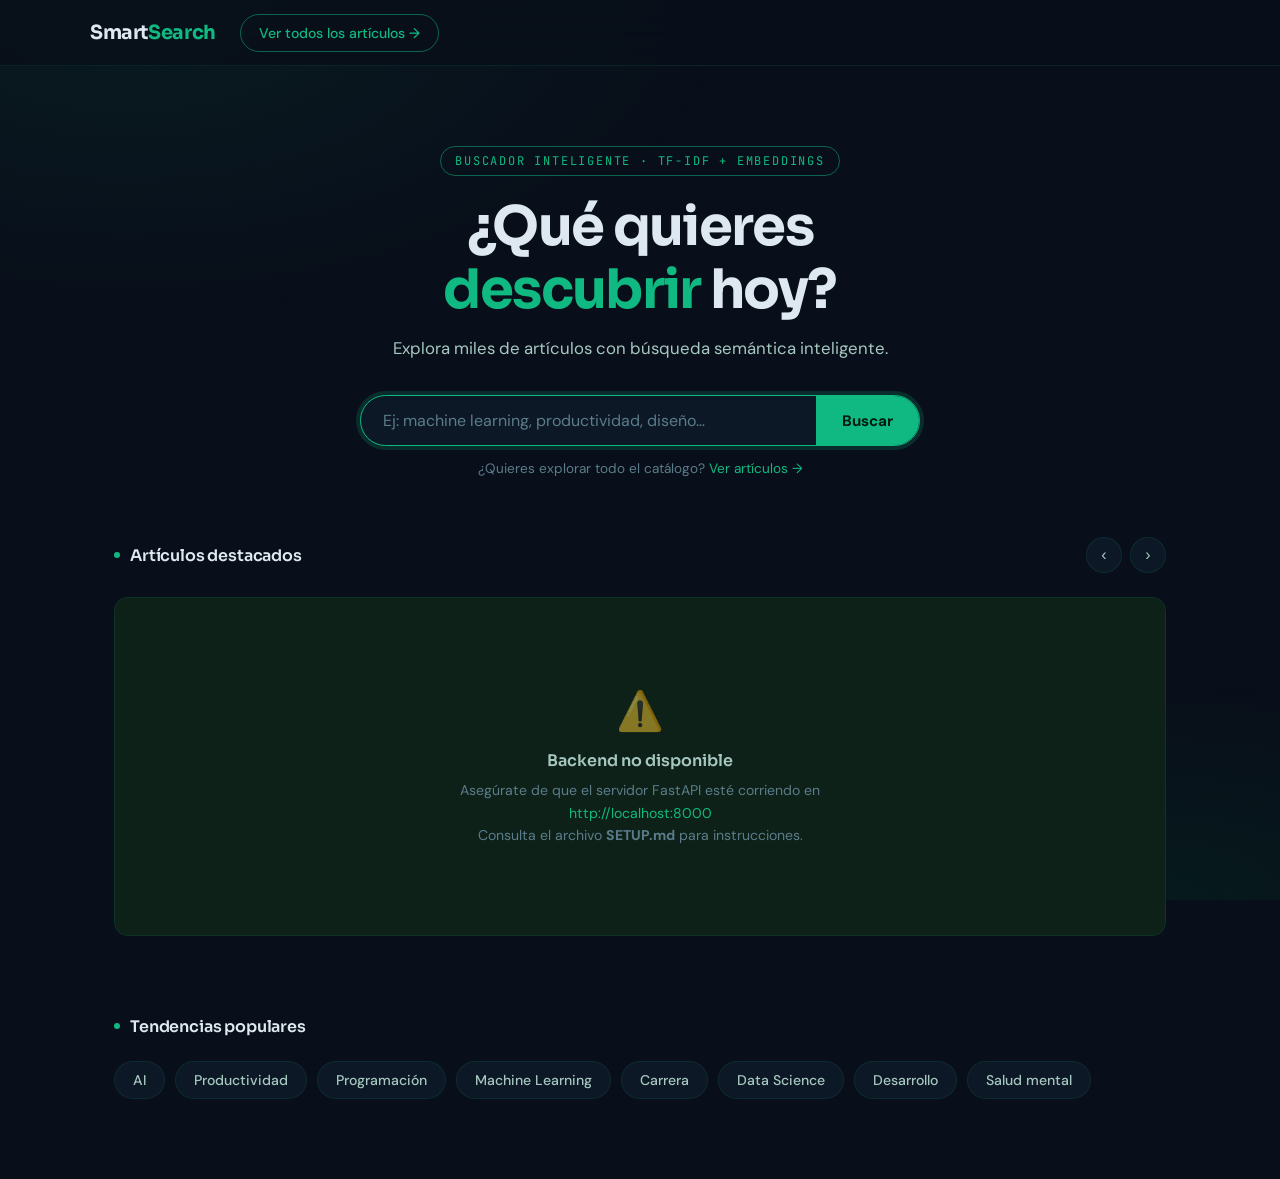
==== frontend/index.html @ 6879a736 "Add files via upload" ====
<!DOCTYPE html>
<html lang="es">
<head>
  <meta charset="UTF-8">
  <meta name="viewport" content="width=device-width, initial-scale=1.0">
  <title>Smart Search — Descubre artículos</title>
  <link rel="stylesheet" href="styles.css">
</head>
<body>

  <!-- ════════════ HEADER ════════════ -->
  <header class="main-header">
    <div class="header-inner">
      <a href="index.html" class="logo">Smart<span>Search</span></a>
      <a href="articles.html" class="header-nav-btn">Ver todos los artículos →</a>
    </div>
  </header>

  <!-- ════════════ HERO ════════════ -->
  <section class="hero">
    <span class="hero-eyebrow">Buscador inteligente · TF-IDF + Embeddings</span>
    <h1>¿Qué quieres<br><span>descubrir</span> hoy?</h1>
    <p class="hero-sub">Explora miles de artículos con búsqueda semántica inteligente.</p>

    <div class="hero-search">
      <input id="heroSearch"
             type="text"
             placeholder="Ej: machine learning, productividad, diseño…"
             autofocus>
      <button onclick="heroSearch()">Buscar</button>
    </div>

    <p class="hero-link">
      ¿Quieres explorar todo el catálogo? <a href="articles.html">Ver artículos →</a>
    </p>
  </section>

  <!-- ════════════ SLIDER ════════════ -->
  <section class="slider-section">
    <div class="section-header">
      <h2 class="section-title">
        <span></span>Artículos destacados
      </h2>
      <div class="slider-controls">
        <button class="slider-btn" onclick="sliderPrev()" title="Anterior">‹</button>
        <button class="slider-btn" onclick="sliderNext()" title="Siguiente">›</button>
      </div>
    </div>

    <div class="slider-viewport">
      <div class="slider-track" id="slider-track">
        <!-- Cargado por JS -->
      </div>
    </div>

    <div class="slider-dots" id="slider-dots"></div>
  </section>

  <!-- ════════════ TRENDING ════════════ -->
  <section class="trending-section">
    <div class="section-header">
      <h2 class="section-title">
        <span></span>Tendencias populares
      </h2>
    </div>
    <div class="trending-tags">
      <a class="trend-tag" onclick="goTag('artificial intelligence')">AI</a>
      <a class="trend-tag" onclick="goTag('productivity')">Productividad</a>
      <a class="trend-tag" onclick="goTag('programming')">Programación</a>
      <a class="trend-tag" onclick="goTag('machine learning')">Machine Learning</a>
      <a class="trend-tag" onclick="goTag('career')">Carrera</a>
      <a class="trend-tag" onclick="goTag('data science')">Data Science</a>
      <a class="trend-tag" onclick="goTag('software development')">Desarrollo</a>
      <a class="trend-tag" onclick="goTag('mental health')">Salud mental</a>
    </div>
  </section>

  <script src="app.js"></script>
</body>
</html>
---- frontend/styles.css ----
/* ============================================================
   SMART SEARCH — Global Styles
   ============================================================ */
@import url('https://fonts.googleapis.com/css2?family=Sora:wght@300;400;600;700&family=DM+Sans:wght@400;500;600&family=JetBrains+Mono:wght@400;500&display=swap');

:root {
  --bg:              #090f1a;
  --bg-surface:      #0c1825;
  --bg-card:         #0d2118;
  --bg-card-hover:   #0f2b1f;
  --bg-card-sel:     #0c3322;
  --bg-similar:      #081e12;
  --accent:          #10b981;
  --accent-hover:    #059669;
  --accent-glow:     rgba(16,185,129,0.18);
  --accent-glow-lg:  rgba(16,185,129,0.08);
  --tag-bg:          #042d18;
  --tag-text:        #6ee7b7;
  --text:            #dde8f0;
  --text-muted:      #5b7c8a;
  --text-soft:       #a7c8c0;
  --border:          rgba(16,185,129,0.12);
  --border-sel:      rgba(16,185,129,0.5);
  --radius:          14px;
  --radius-sm:       8px;
  --tr:              0.22s ease;
}

*, *::before, *::after { box-sizing: border-box; margin: 0; padding: 0; }

html { scroll-behavior: smooth; }

body {
  font-family: 'DM Sans', sans-serif;
  background: var(--bg);
  color: var(--text);
  min-height: 100vh;
  -webkit-font-smoothing: antialiased;
}

/* ---- Background mesh ---- */
body::before {
  content: '';
  position: fixed;
  inset: 0;
  background:
    radial-gradient(ellipse 80% 60% at 10% 0%, rgba(16,185,129,0.07) 0%, transparent 60%),
    radial-gradient(ellipse 60% 40% at 90% 100%, rgba(2,44,34,0.4) 0%, transparent 60%);
  pointer-events: none;
  z-index: 0;
}

/* ============================================================
   SHARED — HEADER
   ============================================================ */
.main-header {
  position: sticky;
  top: 0;
  z-index: 100;
  background: rgba(9,15,26,0.88);
  backdrop-filter: blur(18px);
  border-bottom: 1px solid var(--border);
  padding: 0 32px;
  height: 66px;
  display: flex;
  align-items: center;
}

.header-inner {
  width: 100%;
  max-width: 1100px;
  margin: 0 auto;
  display: flex;
  align-items: center;
  gap: 24px;
}

.logo {
  font-family: 'Sora', sans-serif;
  font-size: 1.22rem;
  font-weight: 700;
  color: var(--text);
  text-decoration: none;
  white-space: nowrap;
  letter-spacing: -0.02em;
}
.logo span { color: var(--accent); }

.search-wrap {
  flex: 1;
  display: flex;
  align-items: center;
  background: var(--bg-surface);
  border: 1px solid var(--border);
  border-radius: 50px;
  overflow: hidden;
  transition: border-color var(--tr), box-shadow var(--tr);
}
.search-wrap:focus-within {
  border-color: var(--accent);
  box-shadow: 0 0 0 3px var(--accent-glow);
}

.search-wrap svg {
  margin-left: 16px;
  flex-shrink: 0;
  opacity: 0.45;
}

.search-wrap input {
  flex: 1;
  padding: 11px 14px;
  background: transparent;
  border: none;
  outline: none;
  color: var(--text);
  font-family: 'DM Sans', sans-serif;
  font-size: 0.95rem;
}
.search-wrap input::placeholder { color: var(--text-muted); }

.search-wrap button {
  padding: 11px 22px;
  background: var(--accent);
  border: none;
  color: #021a10;
  font-family: 'DM Sans', sans-serif;
  font-weight: 600;
  font-size: 0.9rem;
  cursor: pointer;
  transition: background var(--tr);
  white-space: nowrap;
}
.search-wrap button:hover { background: var(--accent-hover); }

.header-nav-btn {
  padding: 9px 18px;
  background: transparent;
  border: 1px solid var(--border-sel);
  border-radius: 50px;
  color: var(--accent);
  font-family: 'DM Sans', sans-serif;
  font-size: 0.88rem;
  font-weight: 500;
  cursor: pointer;
  text-decoration: none;
  transition: all var(--tr);
  white-space: nowrap;
}
.header-nav-btn:hover {
  background: var(--accent-glow);
}

/* ============================================================
   HOME PAGE — Hero
   ============================================================ */
.hero {
  position: relative;
  z-index: 1;
  text-align: center;
  padding: 80px 24px 60px;
}

.hero-eyebrow {
  display: inline-block;
  font-family: 'JetBrains Mono', monospace;
  font-size: 0.75rem;
  color: var(--accent);
  letter-spacing: 0.15em;
  text-transform: uppercase;
  margin-bottom: 20px;
  padding: 6px 14px;
  border: 1px solid var(--border-sel);
  border-radius: 50px;
}

.hero h1 {
  font-family: 'Sora', sans-serif;
  font-size: clamp(2.2rem, 5vw, 3.4rem);
  font-weight: 700;
  line-height: 1.15;
  letter-spacing: -0.03em;
  margin-bottom: 16px;
}
.hero h1 span { color: var(--accent); }

.hero-sub {
  font-size: 1.05rem;
  color: var(--text-soft);
  margin-bottom: 36px;
}

.hero-search {
  display: flex;
  max-width: 560px;
  margin: 0 auto 14px;
  background: var(--bg-surface);
  border: 1px solid var(--border);
  border-radius: 50px;
  overflow: hidden;
  transition: border-color var(--tr), box-shadow var(--tr);
}
.hero-search:focus-within {
  border-color: var(--accent);
  box-shadow: 0 0 0 4px var(--accent-glow);
}
.hero-search input {
  flex: 1;
  padding: 14px 22px;
  background: transparent;
  border: none;
  outline: none;
  color: var(--text);
  font-family: 'DM Sans', sans-serif;
  font-size: 1rem;
}
.hero-search input::placeholder { color: var(--text-muted); }
.hero-search button {
  padding: 14px 26px;
  background: var(--accent);
  border: none;
  color: #021a10;
  font-family: 'DM Sans', sans-serif;
  font-weight: 700;
  font-size: 0.95rem;
  cursor: pointer;
  transition: background var(--tr);
}
.hero-search button:hover { background: var(--accent-hover); }

.hero-link {
  font-size: 0.85rem;
  color: var(--text-muted);
}
.hero-link a { color: var(--accent); text-decoration: none; }
.hero-link a:hover { text-decoration: underline; }

/* ============================================================
   HOME PAGE — Slider
   ============================================================ */
.slider-section {
  position: relative;
  z-index: 1;
  padding: 0 24px 60px;
  max-width: 1100px;
  margin: 0 auto;
}

.section-header {
  display: flex;
  align-items: center;
  justify-content: space-between;
  margin-bottom: 24px;
}

.section-title {
  font-family: 'Sora', sans-serif;
  font-size: 1rem;
  font-weight: 600;
  color: var(--text);
  letter-spacing: -0.01em;
}
.section-title span {
  display: inline-block;
  width: 6px; height: 6px;
  background: var(--accent);
  border-radius: 50%;
  margin-right: 10px;
  vertical-align: middle;
  position: relative;
  top: -1px;
}

.slider-controls {
  display: flex;
  align-items: center;
  gap: 8px;
}
.slider-btn {
  width: 36px; height: 36px;
  border-radius: 50%;
  border: 1px solid var(--border);
  background: var(--bg-surface);
  color: var(--text-soft);
  cursor: pointer;
  display: flex;
  align-items: center;
  justify-content: center;
  transition: all var(--tr);
  font-size: 1rem;
}
.slider-btn:hover {
  border-color: var(--accent);
  color: var(--accent);
  background: var(--accent-glow);
}

.slider-viewport {
  overflow: hidden;
  border-radius: var(--radius);
}

.slider-track {
  display: flex;
  gap: 16px;
  transition: transform 0.45s cubic-bezier(0.4,0,0.2,1);
}

.slider-card {
  flex: 0 0 calc(33.333% - 11px);
  min-width: 0;
  background: var(--bg-card);
  border: 1px solid var(--border);
  border-radius: var(--radius);
  padding: 22px;
  cursor: pointer;
  transition: all var(--tr);
  position: relative;
  overflow: hidden;
}
.slider-card::after {
  content: '';
  position: absolute;
  inset: 0;
  background: var(--accent-glow-lg);
  opacity: 0;
  transition: opacity var(--tr);
}
.slider-card:hover {
  border-color: var(--border-sel);
  transform: translateY(-3px);
  box-shadow: 0 12px 32px rgba(0,0,0,0.35);
}
.slider-card:hover::after { opacity: 1; }

.slider-card-tag {
  font-family: 'JetBrains Mono', monospace;
  font-size: 0.68rem;
  text-transform: uppercase;
  letter-spacing: 0.08em;
  color: var(--accent);
  background: var(--tag-bg);
  border: 1px solid rgba(16,185,129,0.2);
  padding: 3px 10px;
  border-radius: 50px;
  display: inline-block;
  margin-bottom: 14px;
}

.slider-card-title {
  font-family: 'Sora', sans-serif;
  font-size: 0.97rem;
  font-weight: 600;
  line-height: 1.45;
  color: var(--text);
  display: -webkit-box;
  -webkit-line-clamp: 3;
  -webkit-box-orient: vertical;
  overflow: hidden;
  margin-bottom: 16px;
}

.slider-card-action {
  font-family: 'JetBrains Mono', monospace;
  font-size: 0.72rem;
  color: var(--text-muted);
  letter-spacing: 0.05em;
}

/* Slider dots */
.slider-dots {
  display: flex;
  justify-content: center;
  gap: 7px;
  margin-top: 20px;
}
.dot {
  width: 6px; height: 6px;
  border-radius: 50%;
  background: var(--text-muted);
  opacity: 0.35;
  cursor: pointer;
  transition: all var(--tr);
}
.dot.active {
  background: var(--accent);
  opacity: 1;
  width: 20px;
  border-radius: 3px;
}

/* ============================================================
   HOME PAGE — Trending Tags
   ============================================================ */
.trending-section {
  position: relative;
  z-index: 1;
  padding: 0 24px 80px;
  max-width: 1100px;
  margin: 0 auto;
}

.trending-tags {
  display: flex;
  flex-wrap: wrap;
  gap: 10px;
  margin-top: 20px;
}

.trend-tag {
  padding: 9px 18px;
  border-radius: 50px;
  background: var(--bg-surface);
  border: 1px solid var(--border);
  color: var(--text-soft);
  font-size: 0.88rem;
  font-weight: 500;
  cursor: pointer;
  text-decoration: none;
  transition: all var(--tr);
}
.trend-tag:hover {
  background: var(--accent-glow);
  border-color: var(--border-sel);
  color: var(--accent);
}

/* ============================================================
   HOME PAGE — Slider loading state
   ============================================================ */
.skeleton-card {
  flex: 0 0 calc(33.333% - 11px);
  background: var(--bg-card);
  border: 1px solid var(--border);
  border-radius: var(--radius);
  padding: 22px;
  animation: pulse 1.6s ease-in-out infinite;
}
.skeleton-line {
  background: rgba(255,255,255,0.06);
  border-radius: 4px;
  margin-bottom: 10px;
}
@keyframes pulse {
  0%, 100% { opacity: 1; }
  50% { opacity: 0.5; }
}

/* ============================================================
   ARTICLES PAGE — Layout
   ============================================================ */
.page-content {
  position: relative;
  z-index: 1;
  max-width: 860px;
  margin: 0 auto;
  padding: 32px 24px 80px;
}

.results-bar {
  display: flex;
  align-items: center;
  justify-content: space-between;
  margin-bottom: 20px;
  flex-wrap: wrap;
  gap: 10px;
}

.results-info {
  font-size: 0.9rem;
  color: var(--text-muted);
}
.results-info strong {
  color: var(--text);
  font-weight: 600;
}

.results-query {
  font-family: 'JetBrains Mono', monospace;
  font-size: 0.78rem;
  color: var(--accent);
  background: var(--tag-bg);
  border: 1px solid var(--border-sel);
  padding: 4px 12px;
  border-radius: 50px;
}

/* ============================================================
   ARTICLES PAGE — Article Cards
   ============================================================ */
.articles-list {
  display: flex;
  flex-direction: column;
  gap: 8px;
}

.article-card {
  background: var(--bg-card);
  border: 1px solid var(--border);
  border-radius: var(--radius);
  padding: 18px 20px;
  display: flex;
  align-items: center;
  gap: 16px;
  cursor: pointer;
  transition: all var(--tr);
  position: relative;
  overflow: hidden;
}
.article-card::before {
  content: '';
  position: absolute;
  left: 0; top: 0; bottom: 0;
  width: 3px;
  background: var(--accent);
  border-radius: 3px 0 0 3px;
  opacity: 0;
  transition: opacity var(--tr);
}
.article-card:hover {
  border-color: rgba(16,185,129,0.25);
  background: var(--bg-card-hover);
}
.article-card:hover::before { opacity: 0.6; }

.article-card.selected {
  border-color: var(--border-sel);
  background: var(--bg-card-sel);
  box-shadow: 0 0 0 1px var(--border-sel), 0 6px 24px rgba(0,0,0,0.3);
}
.article-card.selected::before { opacity: 1; }

.article-card.dimmed {
  opacity: var(--dimmed-opacity);
  pointer-events: none;
}

.article-tag {
  flex-shrink: 0;
  font-family: 'JetBrains Mono', monospace;
  font-size: 0.68rem;
  text-transform: uppercase;
  letter-spacing: 0.07em;
  color: var(--tag-text);
  background: var(--tag-bg);
  border: 1px solid rgba(16,185,129,0.18);
  padding: 4px 10px;
  border-radius: 50px;
  white-space: nowrap;
  max-width: 130px;
  overflow: hidden;
  text-overflow: ellipsis;
}

.article-body {
  flex: 1;
  min-width: 0;
}

.article-title {
  font-family: 'Sora', sans-serif;
  font-size: 0.95rem;
  font-weight: 600;
  color: var(--text);
  line-height: 1.4;
  white-space: nowrap;
  overflow: hidden;
  text-overflow: ellipsis;
}
.article-card.selected .article-title { color: #fff; }

.article-id-label {
  font-family: 'JetBrains Mono', monospace;
  font-size: 0.65rem;
  color: var(--text-muted);
  margin-top: 4px;
  white-space: nowrap;
  overflow: hidden;
  text-overflow: ellipsis;
}

.btn-ver-similares {
  flex-shrink: 0;
  padding: 8px 16px;
  background: var(--accent);
  border: none;
  border-radius: 50px;
  color: #021a10;
  font-family: 'DM Sans', sans-serif;
  font-weight: 600;
  font-size: 0.82rem;
  cursor: pointer;
  transition: all var(--tr);
  white-space: nowrap;
  display: none;
  pointer-events: all;
}
.article-card.selected .btn-ver-similares { display: block; }
.btn-ver-similares:hover {
  background: var(--accent-hover);
  transform: scale(1.04);
}

/* ============================================================
   ARTICLES PAGE — Pagination
   ============================================================ */
.pagination {
  display: flex;
  align-items: center;
  justify-content: center;
  gap: 6px;
  margin-top: 32px;
  flex-wrap: wrap;
}

.page-btn {
  width: 38px; height: 38px;
  border-radius: var(--radius-sm);
  border: 1px solid var(--border);
  background: var(--bg-surface);
  color: var(--text-soft);
  font-size: 0.88rem;
  font-family: 'DM Sans', sans-serif;
  cursor: pointer;
  display: flex;
  align-items: center;
  justify-content: center;
  transition: all var(--tr);
}
.page-btn:hover {
  border-color: var(--accent);
  color: var(--accent);
}
.page-btn.active {
  background: var(--accent);
  border-color: var(--accent);
  color: #021a10;
  font-weight: 700;
}
.page-btn.arrow {
  font-size: 1rem;
  padding: 0 12px;
  width: auto;
}
.page-btn:disabled {
  opacity: 0.3;
  cursor: not-allowed;
}

/* ============================================================
   ARTICLES PAGE — Similar Articles Panel
   ============================================================ */
.similar-section {
  margin-top: 40px;
  opacity: 0;
  transform: translateY(16px);
  transition: opacity 0.4s ease, transform 0.4s ease;
  pointer-events: none;
}
.similar-section.visible {
  opacity: 1;
  transform: none;
  pointer-events: all;
}

.similar-header {
  display: flex;
  align-items: center;
  gap: 12px;
  margin-bottom: 18px;
  padding-bottom: 14px;
  border-bottom: 1px solid var(--border);
}

.similar-label {
  font-family: 'JetBrains Mono', monospace;
  font-size: 0.7rem;
  color: var(--accent);
  letter-spacing: 0.12em;
  text-transform: uppercase;
}

.similar-base-title {
  font-family: 'Sora', sans-serif;
  font-size: 0.85rem;
  color: var(--text-soft);
  font-style: italic;
}

.similar-close {
  margin-left: auto;
  background: none;
  border: 1px solid var(--border);
  color: var(--text-muted);
  border-radius: 50px;
  padding: 4px 12px;
  font-size: 0.78rem;
  cursor: pointer;
  transition: all var(--tr);
  font-family: 'DM Sans', sans-serif;
}
.similar-close:hover {
  border-color: var(--accent);
  color: var(--accent);
}

.similar-grid {
  display: grid;
  grid-template-columns: repeat(auto-fill, minmax(280px, 1fr));
  gap: 12px;
}

.similar-card {
  background: var(--bg-similar);
  border: 1px solid var(--border-sel);
  border-radius: var(--radius);
  padding: 16px 18px;
  transition: all var(--tr);
  cursor: default;
  animation: fadeIn 0.3s ease both;
}
.similar-card:nth-child(1) { animation-delay: 0.05s; }
.similar-card:nth-child(2) { animation-delay: 0.10s; }
.similar-card:nth-child(3) { animation-delay: 0.15s; }
.similar-card:nth-child(4) { animation-delay: 0.20s; }
.similar-card:nth-child(5) { animation-delay: 0.25s; }
.similar-card:hover {
  border-color: var(--accent);
  background: var(--bg-card-sel);
}

@keyframes fadeIn {
  from { opacity: 0; transform: translateY(10px); }
  to   { opacity: 1; transform: none; }
}

.similar-card-tag {
  font-family: 'JetBrains Mono', monospace;
  font-size: 0.65rem;
  text-transform: uppercase;
  letter-spacing: 0.07em;
  color: var(--accent);
  margin-bottom: 8px;
  display: block;
}

.similar-card-title {
  font-family: 'Sora', sans-serif;
  font-size: 0.88rem;
  font-weight: 600;
  color: var(--text);
  line-height: 1.45;
  display: -webkit-box;
  -webkit-line-clamp: 3;
  -webkit-box-orient: vertical;
  overflow: hidden;
}

/* ============================================================
   LOADING + EMPTY STATES
   ============================================================ */
.state-msg {
  text-align: center;
  padding: 60px 20px;
  color: var(--text-muted);
}
.state-msg .icon {
  font-size: 2.4rem;
  margin-bottom: 14px;
  display: block;
  opacity: 0.5;
}
.state-msg h3 {
  font-family: 'Sora', sans-serif;
  font-size: 1rem;
  color: var(--text-soft);
  margin-bottom: 8px;
  font-weight: 600;
}
.state-msg p {
  font-size: 0.88rem;
  line-height: 1.6;
  max-width: 380px;
  margin: 0 auto;
}
.state-msg a {
  color: var(--accent);
  text-decoration: none;
}
.state-msg a:hover { text-decoration: underline; }

.loading-dots span {
  display: inline-block;
  width: 8px; height: 8px;
  border-radius: 50%;
  background: var(--accent);
  margin: 0 3px;
  animation: bounce 1.2s ease-in-out infinite;
}
.loading-dots span:nth-child(2) { animation-delay: 0.2s; }
.loading-dots span:nth-child(3) { animation-delay: 0.4s; }
@keyframes bounce {
  0%, 80%, 100% { transform: scale(0.6); opacity: 0.4; }
  40% { transform: scale(1); opacity: 1; }
}

/* ============================================================
   RESPONSIVE
   ============================================================ */
@media (max-width: 768px) {
  .main-header { padding: 0 16px; }
  .header-inner { gap: 12px; }
  .logo { font-size: 1rem; }
  .header-nav-btn { display: none; }
  .hero { padding: 50px 16px 40px; }
  .slider-section, .trending-section { padding-left: 16px; padding-right: 16px; }
  .slider-card { flex: 0 0 calc(100% - 8px); }
  .page-content { padding: 20px 16px 60px; }
  .article-card { gap: 10px; flex-wrap: wrap; }
  .article-tag { max-width: 100px; font-size: 0.62rem; }
  .article-title { font-size: 0.88rem; }
  .btn-ver-similares { padding: 7px 12px; font-size: 0.78rem; }
  .similar-grid { grid-template-columns: 1fr 1fr; }
}

@media (max-width: 520px) {
  .similar-grid { grid-template-columns: 1fr; }
  .slider-card { flex: 0 0 85vw; }
}
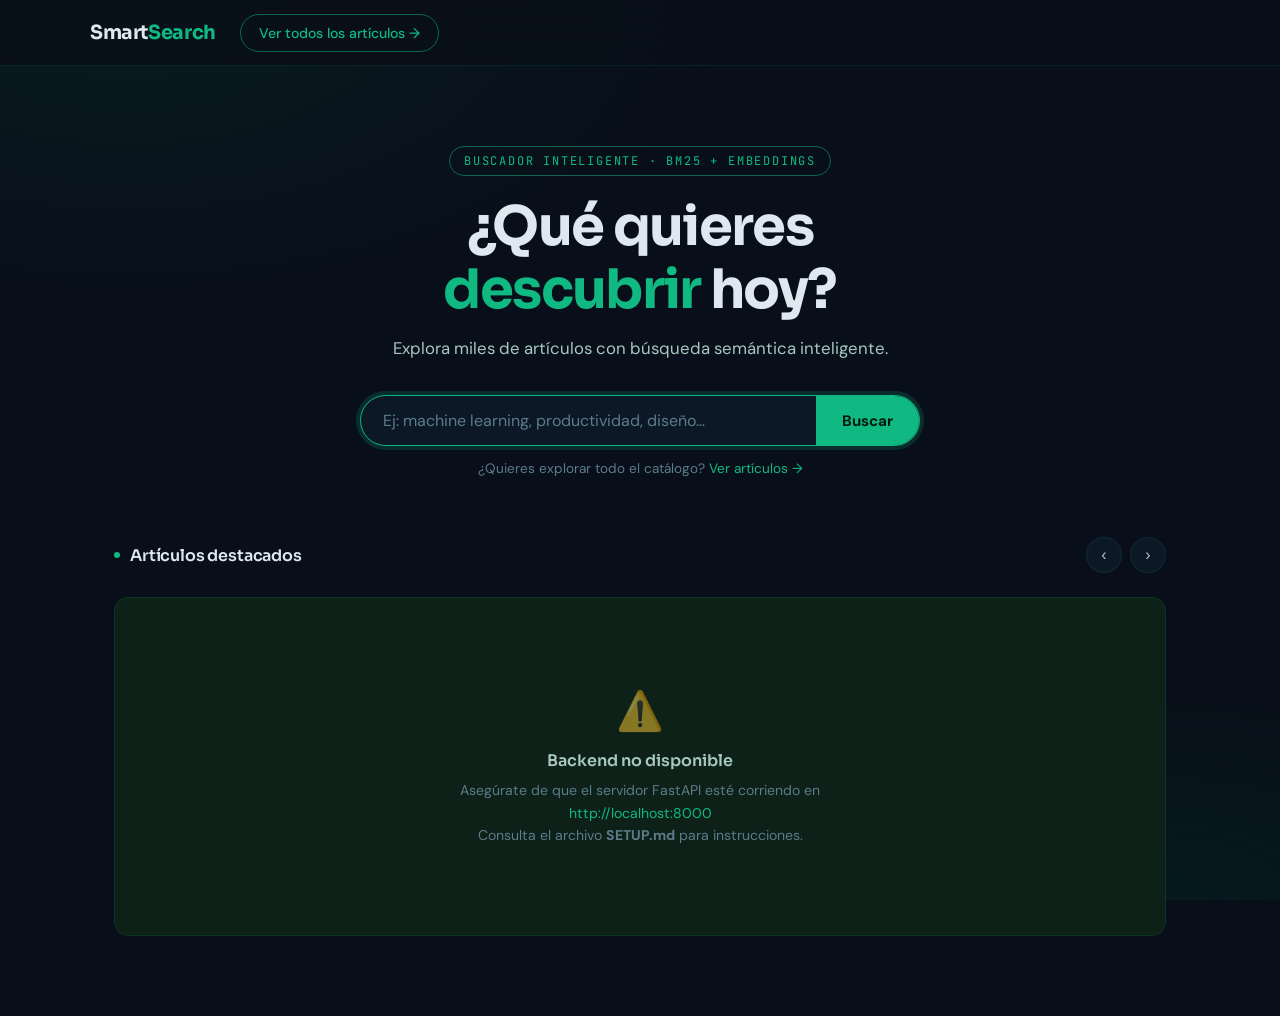
==== commit cd83a260: "Cambios proyecto de grado" ====
--- a/frontend/index.html
+++ b/frontend/index.html
@@ -18,7 +18,7 @@
 
   <!-- ════════════ HERO ════════════ -->
   <section class="hero">
-    <span class="hero-eyebrow">Buscador inteligente · TF-IDF + Embeddings</span>
+    <span class="hero-eyebrow">Buscador inteligente · BM25 + Embeddings</span>
     <h1>¿Qué quieres<br><span>descubrir</span> hoy?</h1>
     <p class="hero-sub">Explora miles de artículos con búsqueda semántica inteligente.</p>
 
@@ -63,16 +63,8 @@
         <span></span>Tendencias populares
       </h2>
     </div>
-    <div class="trending-tags">
-      <a class="trend-tag" onclick="goTag('artificial intelligence')">AI</a>
-      <a class="trend-tag" onclick="goTag('productivity')">Productividad</a>
-      <a class="trend-tag" onclick="goTag('programming')">Programación</a>
-      <a class="trend-tag" onclick="goTag('machine learning')">Machine Learning</a>
-      <a class="trend-tag" onclick="goTag('career')">Carrera</a>
-      <a class="trend-tag" onclick="goTag('data science')">Data Science</a>
-      <a class="trend-tag" onclick="goTag('software development')">Desarrollo</a>
-      <a class="trend-tag" onclick="goTag('mental health')">Salud mental</a>
-    </div>
+    <!-- Se llena con las categorías de la BD (GET /categories) -->
+    <div class="trending-tags" id="trending-tags"></div>
   </section>
 
   <script src="app.js"></script>
--- a/frontend/styles.css
+++ b/frontend/styles.css
@@ -601,6 +601,26 @@
   transform: scale(1.04);
 }
 
+.btn-ver-articulo {
+  flex-shrink: 0;
+  padding: 8px 16px;
+  background: transparent;
+  border: 1px solid var(--border-sel);
+  border-radius: 50px;
+  color: var(--accent);
+  font-family: 'DM Sans', sans-serif;
+  font-weight: 600;
+  font-size: 0.82rem;
+  cursor: pointer;
+  text-decoration: none;
+  transition: all var(--tr);
+  white-space: nowrap;
+}
+.btn-ver-articulo:hover {
+  background: var(--accent-glow);
+  border-color: var(--accent);
+}
+
 /* ============================================================
    ARTICLES PAGE — Pagination
    ============================================================ */
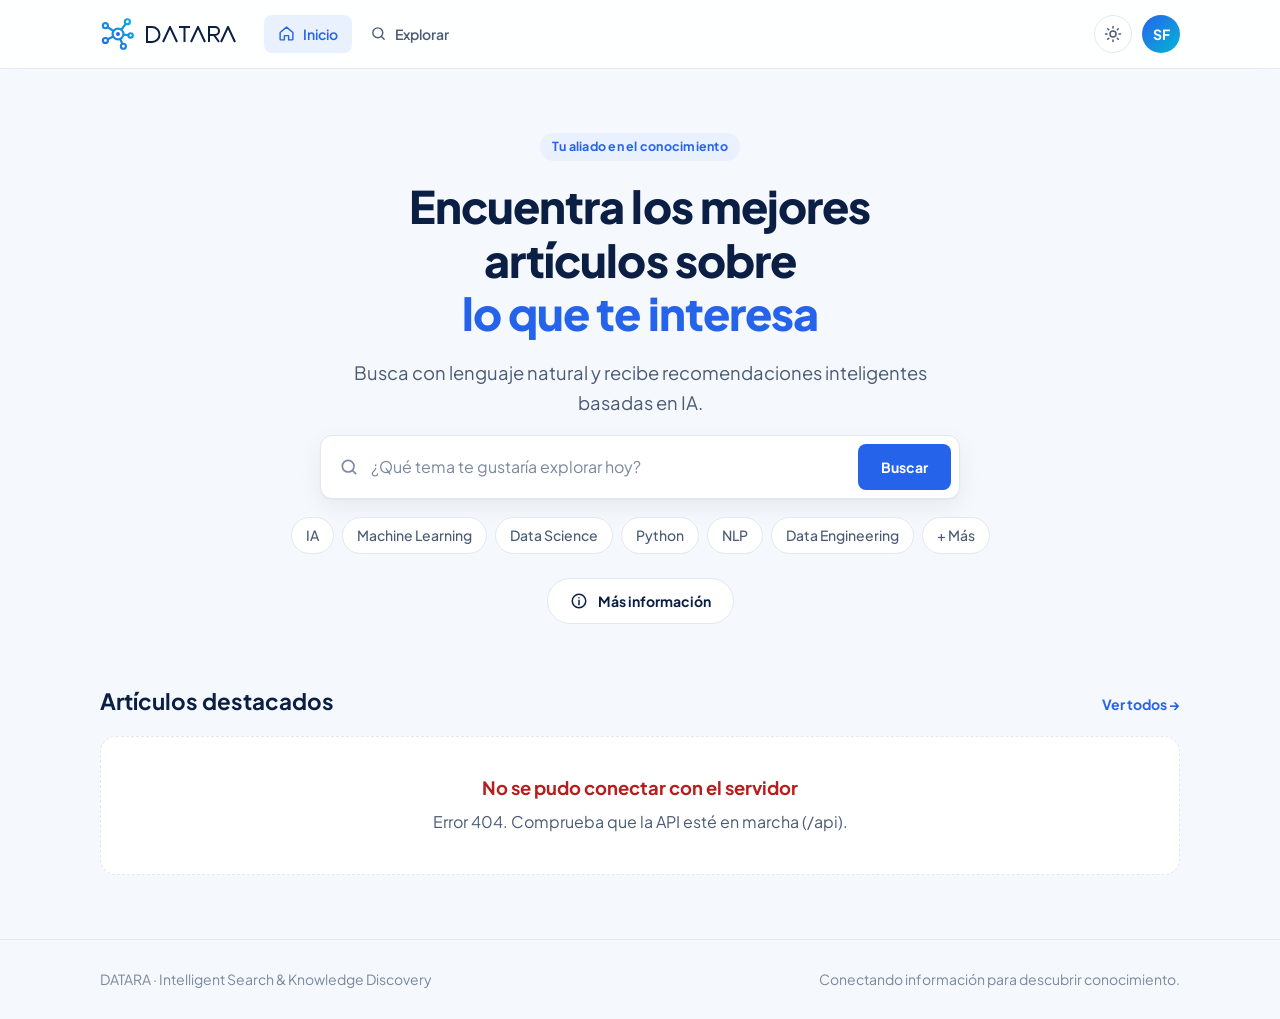
==== commit cdea3075: "Nuevo frontend DATARA conectado a la API y backend adaptado a AWS Frontend (DATARA): - index.html, r" ====
--- a/frontend/index.html
+++ b/frontend/index.html
@@ -1,72 +1,129 @@
-<!DOCTYPE html>
+<!doctype html>
 <html lang="es">
 <head>
-  <meta charset="UTF-8">
-  <meta name="viewport" content="width=device-width, initial-scale=1.0">
-  <title>Smart Search — Descubre artículos</title>
-  <link rel="stylesheet" href="styles.css">
+  <meta charset="utf-8">
+  <meta name="viewport" content="width=device-width, initial-scale=1, viewport-fit=cover">
+  <title>DATARA · Encuentra los mejores artículos</title>
+  <meta name="description" content="Busca con lenguaje natural y recibe recomendaciones inteligentes basadas en IA.">
+  <link rel="icon" href="assets/logo-datara.svg" type="image/svg+xml">
+  <link rel="preconnect" href="https://fonts.googleapis.com">
+  <link rel="preconnect" href="https://fonts.gstatic.com" crossorigin>
+  <link rel="stylesheet" href="https://fonts.googleapis.com/css2?family=Plus+Jakarta+Sans:wght@400;500;600;700;800&display=swap">
+  <link rel="stylesheet" href="styles.css?v=20261025-2">
 </head>
 <body>
 
-  <!-- ════════════ HEADER ════════════ -->
-  <header class="main-header">
-    <div class="header-inner">
-      <a href="index.html" class="logo">Smart<span>Search</span></a>
-      <a href="articles.html" class="header-nav-btn">Ver todos los artículos →</a>
+  <!-- Degradado del logo (se reutiliza en todos los íconos de marca) -->
+  <svg width="0" height="0" style="position:absolute" aria-hidden="true" focusable="false">
+    <defs>
+      <linearGradient id="datara-grad" gradientUnits="userSpaceOnUse" x1="0" y1="100" x2="100" y2="0">
+        <stop offset="0" stop-color="#2563EB"/>
+        <stop offset="1" stop-color="#06B6D4"/>
+      </linearGradient>
+    </defs>
+  </svg>
+
+  <!-- ===== Encabezado ===== -->
+  <header class="site-header">
+    <div class="container site-header__inner">
+      <a class="brand" href="index.html" aria-label="DATARA, ir al inicio">
+        <svg class="brand__icon" viewBox="0 0 100 100" aria-hidden="true">
+          <path class="arm" d="M50 50 L15 27 M50 50 L15 68 M50 50 L65 84 M50 50 L85 54 M50 50 L76 16"/>
+          <circle class="node" cx="15" cy="27" r="7"/>
+          <circle class="node" cx="15" cy="68" r="7"/>
+          <circle class="node" cx="65" cy="84" r="7"/>
+          <circle class="node" cx="85" cy="54" r="6"/>
+          <circle class="node" cx="76" cy="16" r="7"/>
+          <circle class="node" cx="50" cy="50" r="15"/>
+          <circle class="core" cx="50" cy="50" r="5.5"/>
+        </svg>
+        <svg class="brand__word" viewBox="0 0 180 34" aria-hidden="true">
+          <path d="M2 2 H12 A15 15 0 0 1 12 32 H2 Z"/>
+          <path d="M34 32 L48 2 L62 32"/>
+          <path d="M66 2 H88 M77 2 V32"/>
+          <path d="M90 32 L104 2 L118 32"/>
+          <path d="M126 32 V2 H138 A8 8 0 0 1 138 18 H126 M136 18 L146 32"/>
+          <path d="M150 32 L164 2 L178 32"/>
+        </svg>
+      </a>
+
+      <nav class="main-nav" aria-label="Principal">
+        <a href="index.html" aria-current="page">
+          <svg viewBox="0 0 24 24" fill="none" stroke="currentColor" stroke-width="2" stroke-linecap="round" stroke-linejoin="round" aria-hidden="true"><path d="M3 10.5 12 3l9 7.5V20a1 1 0 0 1-1 1h-5v-6H9v6H4a1 1 0 0 1-1-1z"/></svg>
+          Inicio
+        </a>
+        <a href="resultados.html">
+          <svg viewBox="0 0 24 24" fill="none" stroke="currentColor" stroke-width="2" stroke-linecap="round" aria-hidden="true"><circle cx="11" cy="11" r="7"/><path d="m20 20-3.5-3.5"/></svg>
+          Explorar
+        </a>
+      </nav>
+
+      <div class="header-actions">
+        <button class="icon-btn" id="themeToggle" type="button" aria-label="Cambiar tema claro u oscuro">
+          <svg viewBox="0 0 24 24" fill="none" stroke="currentColor" stroke-width="2" stroke-linecap="round" aria-hidden="true"><circle cx="12" cy="12" r="4"/><path d="M12 2v2M12 20v2M4.9 4.9l1.4 1.4M17.7 17.7l1.4 1.4M2 12h2M20 12h2M4.9 19.1l1.4-1.4M17.7 6.3l1.4-1.4"/></svg>
+        </button>
+        <span class="avatar" aria-label="Tu cuenta">SF</span>
+      </div>
     </div>
   </header>
 
-  <!-- ════════════ HERO ════════════ -->
-  <section class="hero">
-    <span class="hero-eyebrow">Buscador inteligente · BM25 + Embeddings</span>
-    <h1>¿Qué quieres<br><span>descubrir</span> hoy?</h1>
-    <p class="hero-sub">Explora miles de artículos con búsqueda semántica inteligente.</p>
+  <main>
+    <!-- ===== Hero ===== -->
+    <section class="hero">
+      <div class="container hero__inner">
+        <span class="eyebrow">Tu aliado en el conocimiento</span>
+        <h1>Encuentra los mejores artículos sobre <span>lo que te interesa</span></h1>
+        <p class="hero__lead">Busca con lenguaje natural y recibe recomendaciones inteligentes basadas en IA.</p>
 
-    <div class="hero-search">
-      <input id="heroSearch"
-             type="text"
-             placeholder="Ej: machine learning, productividad, diseño…"
-             autofocus>
-      <button onclick="heroSearch()">Buscar</button>
+        <form class="search" action="resultados.html" method="get" role="search">
+          <svg viewBox="0 0 24 24" fill="none" stroke="currentColor" stroke-width="2" stroke-linecap="round" aria-hidden="true"><circle cx="11" cy="11" r="7"/><path d="m20 20-3.5-3.5"/></svg>
+          <label class="visually-hidden" for="q">Buscar artículos</label>
+          <input id="q" name="q" type="search" placeholder="¿Qué tema te gustaría explorar hoy?" autocomplete="off">
+          <button class="btn btn--primary" type="submit">Buscar</button>
+        </form>
+
+        <!-- script.js reemplaza estos chips por las categorías más populares de la BD (/api/categories) -->
+        <div class="chips" id="topicChips" aria-label="Temas populares">
+          <a class="chip" href="resultados.html?q=IA">IA</a>
+          <a class="chip" href="resultados.html?q=Machine+Learning">Machine Learning</a>
+          <a class="chip" href="resultados.html?q=Data+Science">Data Science</a>
+          <a class="chip" href="resultados.html?q=Python">Python</a>
+          <a class="chip" href="resultados.html?q=NLP">NLP</a>
+          <a class="chip" href="resultados.html?q=Data+Engineering">Data Engineering</a>
+          <a class="chip" href="resultados.html">+ Más</a>
+        </div>
+
+        <a class="btn btn--outline btn--info" href="informacion.html">
+          <svg viewBox="0 0 24 24" fill="none" stroke="currentColor" stroke-width="2" stroke-linecap="round" aria-hidden="true"><circle cx="12" cy="12" r="9"/><path d="M12 11v6M12 7.5v.01"/></svg>
+          Más información
+        </a>
+      </div>
+    </section>
+
+    <!-- ===== Artículos destacados ===== -->
+    <section class="section">
+      <div class="container">
+        <div class="section__head">
+          <h2>Artículos destacados</h2>
+          <a class="link-more" href="resultados.html">Ver todos →</a>
+        </div>
+
+        <!-- script.js carga aquí 3 artículos al azar desde la API (/api/articles) -->
+        <div class="card-grid" id="featured" aria-live="polite">
+          <div class="state"><span class="spinner" aria-hidden="true"></span><p>Cargando artículos…</p></div>
+        </div>
+      </div>
+    </section>
+  </main>
+
+  <footer class="site-footer">
+    <div class="container site-footer__inner">
+      <p>DATARA · Intelligent Search &amp; Knowledge Discovery</p>
+      <p>Conectando información para descubrir conocimiento.</p>
     </div>
+  </footer>
 
-    <p class="hero-link">
-      ¿Quieres explorar todo el catálogo? <a href="articles.html">Ver artículos →</a>
-    </p>
-  </section>
-
-  <!-- ════════════ SLIDER ════════════ -->
-  <section class="slider-section">
-    <div class="section-header">
-      <h2 class="section-title">
-        <span></span>Artículos destacados
-      </h2>
-      <div class="slider-controls">
-        <button class="slider-btn" onclick="sliderPrev()" title="Anterior">‹</button>
-        <button class="slider-btn" onclick="sliderNext()" title="Siguiente">›</button>
-      </div>
-    </div>
-
-    <div class="slider-viewport">
-      <div class="slider-track" id="slider-track">
-        <!-- Cargado por JS -->
-      </div>
-    </div>
-
-    <div class="slider-dots" id="slider-dots"></div>
-  </section>
-
-  <!-- ════════════ TRENDING ════════════ -->
-  <section class="trending-section">
-    <div class="section-header">
-      <h2 class="section-title">
-        <span></span>Tendencias populares
-      </h2>
-    </div>
-    <!-- Se llena con las categorías de la BD (GET /categories) -->
-    <div class="trending-tags" id="trending-tags"></div>
-  </section>
-
-  <script src="app.js"></script>
+  <script src="config.js?v=20261025-2"></script>
+  <script src="script.js?v=20261025-2"></script>
 </body>
 </html>
--- a/frontend/styles.css
+++ b/frontend/styles.css
@@ -1,849 +1,689 @@
-/* ============================================================
-   SMART SEARCH — Global Styles
-   ============================================================ */
-@import url('https://fonts.googleapis.com/css2?family=Sora:wght@300;400;600;700&family=DM+Sans:wght@400;500;600&family=JetBrains+Mono:wght@400;500&display=swap');
-
+/* =========================================================
+   DATARA · Intelligent Search & Knowledge Discovery
+   Hoja de estilos compartida por todas las páginas
+   ========================================================= */
+
+/* ---------- 1. Tokens de marca ---------- */
 :root {
-  --bg:              #090f1a;
-  --bg-surface:      #0c1825;
-  --bg-card:         #0d2118;
-  --bg-card-hover:   #0f2b1f;
-  --bg-card-sel:     #0c3322;
-  --bg-similar:      #081e12;
-  --accent:          #10b981;
-  --accent-hover:    #059669;
-  --accent-glow:     rgba(16,185,129,0.18);
-  --accent-glow-lg:  rgba(16,185,129,0.08);
-  --tag-bg:          #042d18;
-  --tag-text:        #6ee7b7;
-  --text:            #dde8f0;
-  --text-muted:      #5b7c8a;
-  --text-soft:       #a7c8c0;
-  --border:          rgba(16,185,129,0.12);
-  --border-sel:      rgba(16,185,129,0.5);
-  --radius:          14px;
-  --radius-sm:       8px;
-  --tr:              0.22s ease;
-}
-
-*, *::before, *::after { box-sizing: border-box; margin: 0; padding: 0; }
-
-html { scroll-behavior: smooth; }
+  /* Colores de marca */
+  --primary: #2563EB;
+  --primary-hover: #1D4FD1;
+  --navy: #0B1F44;
+  --cyan: #06B6D4;
+  --gray: #E5E7EB;
+
+  /* Superficies y texto (tema claro) */
+  --bg: #F5F8FC;
+  --surface: #FFFFFF;
+  --surface-2: #F0F4FA;
+  --text: #0B1F44;
+  --text-2: #4B5B76;
+  --text-3: #7A889E;
+  --border: #E2E8F1;
+  --primary-soft: #EAF1FE;
+  --primary-soft-border: #D3E1FC;
+  --match: #15803D;
+  --match-soft: #E7F6EC;
+  --danger: #B91C1C;
+  --shadow: 0 1px 2px rgba(11, 31, 68, .04), 0 8px 24px rgba(11, 31, 68, .06);
+
+  /* Tipografía */
+  --font: "Plus Jakarta Sans", "Segoe UI", system-ui, -apple-system, sans-serif;
+  --fs-xs: .78rem;
+  --fs-sm: .875rem;
+  --fs-base: 1rem;
+  --fs-lg: 1.15rem;
+  --fs-xl: 1.4rem;
+  --fs-2xl: clamp(1.9rem, 4.2vw, 2.8rem);
+
+  /* Forma */
+  --radius-sm: 8px;
+  --radius: 12px;
+  --radius-lg: 16px;
+  --radius-pill: 999px;
+  --container: 1120px;
+}
+
+/* Tema oscuro: por preferencia del sistema o por el botón */
+@media (prefers-color-scheme: dark) {
+  :root:not([data-theme="light"]) {
+    --bg: #071530;
+    --surface: #0D2047;
+    --surface-2: #112957;
+    --text: #EEF3FB;
+    --text-2: #AFBCD4;
+    --text-3: #8191AE;
+    --border: #1B3366;
+    --primary-soft: #14306B;
+    --primary-soft-border: #234489;
+    --match: #4ADE80;
+    --match-soft: #10352A;
+    --danger: #F87171;
+    --shadow: 0 1px 2px rgba(0, 0, 0, .2), 0 8px 24px rgba(0, 0, 0, .25);
+    color-scheme: dark;
+  }
+}
+:root[data-theme="dark"] {
+  --bg: #071530;
+  --surface: #0D2047;
+  --surface-2: #112957;
+  --text: #EEF3FB;
+  --text-2: #AFBCD4;
+  --text-3: #8191AE;
+  --border: #1B3366;
+  --primary-soft: #14306B;
+  --primary-soft-border: #234489;
+  --match: #4ADE80;
+  --match-soft: #10352A;
+  --danger: #F87171;
+  --shadow: 0 1px 2px rgba(0, 0, 0, .2), 0 8px 24px rgba(0, 0, 0, .25);
+  color-scheme: dark;
+}
+
+/* ---------- 2. Base ---------- */
+*, *::before, *::after { box-sizing: border-box; }
 
 body {
-  font-family: 'DM Sans', sans-serif;
+  margin: 0;
+  font-family: var(--font);
+  font-size: var(--fs-base);
+  line-height: 1.6;
+  color: var(--text);
   background: var(--bg);
-  color: var(--text);
-  min-height: 100vh;
   -webkit-font-smoothing: antialiased;
 }
 
-/* ---- Background mesh ---- */
-body::before {
-  content: '';
-  position: fixed;
-  inset: 0;
-  background:
-    radial-gradient(ellipse 80% 60% at 10% 0%, rgba(16,185,129,0.07) 0%, transparent 60%),
-    radial-gradient(ellipse 60% 40% at 90% 100%, rgba(2,44,34,0.4) 0%, transparent 60%);
-  pointer-events: none;
-  z-index: 0;
-}
-
-/* ============================================================
-   SHARED — HEADER
-   ============================================================ */
-.main-header {
+h1, h2, h3 { margin: 0; line-height: 1.2; text-wrap: balance; color: var(--text); }
+p { margin: 0; }
+a { color: var(--primary); text-decoration: none; }
+a:hover { text-decoration: underline; }
+button { font: inherit; cursor: pointer; }
+:focus-visible { outline: 3px solid var(--cyan); outline-offset: 2px; border-radius: 6px; }
+[hidden] { display: none !important; }
+
+.container {
+  width: 100%;
+  max-width: var(--container);
+  margin: 0 auto;
+  padding-left: max(20px, env(safe-area-inset-left, 0px));
+  padding-right: max(20px, env(safe-area-inset-right, 0px));
+}
+
+.visually-hidden {
+  position: absolute; width: 1px; height: 1px; overflow: hidden;
+  clip: rect(0 0 0 0); white-space: nowrap;
+}
+
+/* ---------- 3. Logo ---------- */
+.brand { display: inline-flex; align-items: center; gap: 10px; color: var(--text); }
+.brand:hover { text-decoration: none; }
+.brand__icon { width: 36px; height: 36px; flex: none; }
+.brand__icon .node { fill: var(--surface); stroke: url(#datara-grad); stroke-width: 6; }
+.brand__icon .arm { stroke: url(#datara-grad); stroke-width: 6; }
+.brand__icon .core { fill: var(--primary); }
+.brand__word { height: 17px; width: auto; }
+.brand__word path { fill: none; stroke: currentColor; stroke-width: 4; }
+
+/* ---------- 4. Encabezado (reemplaza la barra lateral) ---------- */
+.site-header {
   position: sticky;
   top: 0;
-  z-index: 100;
-  background: rgba(9,15,26,0.88);
-  backdrop-filter: blur(18px);
+  z-index: 20;
+  background: color-mix(in srgb, var(--surface) 88%, transparent);
+  backdrop-filter: saturate(160%) blur(10px);
   border-bottom: 1px solid var(--border);
-  padding: 0 32px;
-  height: 66px;
+}
+.site-header__inner {
   display: flex;
   align-items: center;
-}
-
-.header-inner {
-  width: 100%;
-  max-width: 1100px;
-  margin: 0 auto;
-  display: flex;
-  align-items: center;
-  gap: 24px;
-}
-
-.logo {
-  font-family: 'Sora', sans-serif;
-  font-size: 1.22rem;
-  font-weight: 700;
-  color: var(--text);
-  text-decoration: none;
+  gap: 28px;
+  min-height: 68px;
+}
+.main-nav { display: flex; gap: 4px; flex: 1; overflow-x: auto; scrollbar-width: none; }
+.main-nav a {
+  display: inline-flex; align-items: center; gap: 8px;
+  padding: 8px 14px;
+  border-radius: var(--radius-sm);
+  color: var(--text-2);
+  font-size: var(--fs-sm);
+  font-weight: 600;
   white-space: nowrap;
-  letter-spacing: -0.02em;
-}
-.logo span { color: var(--accent); }
-
-.search-wrap {
-  flex: 1;
-  display: flex;
-  align-items: center;
-  background: var(--bg-surface);
-  border: 1px solid var(--border);
-  border-radius: 50px;
-  overflow: hidden;
-  transition: border-color var(--tr), box-shadow var(--tr);
-}
-.search-wrap:focus-within {
-  border-color: var(--accent);
-  box-shadow: 0 0 0 3px var(--accent-glow);
-}
-
-.search-wrap svg {
-  margin-left: 16px;
-  flex-shrink: 0;
-  opacity: 0.45;
-}
-
-.search-wrap input {
-  flex: 1;
-  padding: 11px 14px;
-  background: transparent;
-  border: none;
-  outline: none;
-  color: var(--text);
-  font-family: 'DM Sans', sans-serif;
-  font-size: 0.95rem;
-}
-.search-wrap input::placeholder { color: var(--text-muted); }
-
-.search-wrap button {
+}
+.main-nav a:hover { background: var(--surface-2); color: var(--text); text-decoration: none; }
+.main-nav a[aria-current="page"] { background: var(--primary-soft); color: var(--primary); }
+.main-nav svg { width: 17px; height: 17px; }
+
+.header-actions { display: flex; align-items: center; gap: 10px; }
+.icon-btn {
+  width: 38px; height: 38px;
+  display: grid; place-items: center;
+  border: 1px solid var(--border);
+  border-radius: 50%;
+  background: var(--surface);
+  color: var(--text-2);
+}
+.icon-btn:hover { color: var(--primary); border-color: var(--primary-soft-border); }
+.icon-btn svg { width: 18px; height: 18px; }
+.avatar {
+  width: 38px; height: 38px; border-radius: 50%;
+  display: grid; place-items: center;
+  background: linear-gradient(135deg, var(--primary), var(--cyan));
+  color: #FFFFFF;
+  font-size: var(--fs-sm);
+  font-weight: 700;
+}
+
+/* ---------- 5. Hero y buscador ---------- */
+.hero { text-align: center; padding-block: 64px 40px; }
+.hero__inner { display: flex; flex-direction: column; align-items: center; gap: 18px; }
+.eyebrow {
+  display: inline-block;
+  padding: 4px 12px;
+  border-radius: var(--radius-pill);
+  background: var(--primary-soft);
+  color: var(--primary);
+  font-size: var(--fs-xs);
+  font-weight: 700;
+  letter-spacing: .02em;
+}
+.hero h1 { font-size: var(--fs-2xl); font-weight: 800; letter-spacing: -.02em; max-width: 18ch; }
+.hero h1 span { color: var(--primary); }
+.hero__lead { color: var(--text-2); font-size: var(--fs-lg); max-width: 46ch; }
+
+.search {
+  display: flex; align-items: center; gap: 10px;
+  width: 100%; max-width: 640px;
+  padding: 8px 8px 8px 18px;
+  background: var(--surface);
+  border: 1px solid var(--border);
+  border-radius: var(--radius);
+  box-shadow: var(--shadow);
+}
+.search:focus-within { border-color: var(--primary); }
+.search svg { width: 20px; height: 20px; color: var(--text-3); flex: none; }
+.search input {
+  flex: 1; min-width: 0;
+  border: 0; outline: 0; background: transparent;
+  font: inherit; color: var(--text);
+  padding-block: 8px;
+}
+.search input::placeholder { color: var(--text-3); }
+.search--compact { max-width: none; box-shadow: none; }
+
+.btn {
+  display: inline-flex; align-items: center; justify-content: center; gap: 10px;
   padding: 11px 22px;
-  background: var(--accent);
-  border: none;
-  color: #021a10;
-  font-family: 'DM Sans', sans-serif;
-  font-weight: 600;
-  font-size: 0.9rem;
-  cursor: pointer;
-  transition: background var(--tr);
+  border-radius: var(--radius-sm);
+  border: 1px solid transparent;
+  font-weight: 700;
+  font-size: var(--fs-sm);
   white-space: nowrap;
 }
-.search-wrap button:hover { background: var(--accent-hover); }
-
-.header-nav-btn {
-  padding: 9px 18px;
-  background: transparent;
-  border: 1px solid var(--border-sel);
-  border-radius: 50px;
-  color: var(--accent);
-  font-family: 'DM Sans', sans-serif;
-  font-size: 0.88rem;
+.btn:hover { text-decoration: none; }
+.btn svg { width: 18px; height: 18px; flex: none; }
+.btn--primary { background: var(--primary); color: #FFFFFF; }
+.btn--primary:hover { background: var(--primary-hover); }
+.btn--soft { background: var(--primary-soft); border-color: var(--primary-soft-border); color: var(--primary); }
+.btn--soft:hover { border-color: var(--primary); }
+.btn--outline { background: var(--surface); border-color: var(--border); color: var(--text); }
+.btn--outline:hover { border-color: var(--text-3); }
+
+.chips { display: flex; flex-wrap: wrap; gap: 8px; justify-content: center; }
+.chip {
+  padding: 6px 14px;
+  border-radius: var(--radius-pill);
+  background: var(--surface);
+  border: 1px solid var(--border);
+  color: var(--text-2);
+  font-size: var(--fs-sm);
   font-weight: 500;
-  cursor: pointer;
-  text-decoration: none;
-  transition: all var(--tr);
+}
+.chip:hover { border-color: var(--primary); color: var(--primary); text-decoration: none; }
+.chip.is-active { background: var(--primary); border-color: var(--primary); color: #FFFFFF; }
+
+/* ---------- 6. Secciones ---------- */
+.section { padding-block: 24px 64px; }
+.section__head {
+  display: flex; justify-content: space-between; align-items: baseline; gap: 16px;
+  margin-bottom: 20px;
+}
+.section__head h2 { font-size: var(--fs-xl); font-weight: 700; }
+.link-more { font-size: var(--fs-sm); font-weight: 700; white-space: nowrap; }
+
+/* ---------- 7. Tarjeta de artículo (sin imagen) ---------- */
+.card-grid {
+  display: grid;
+  grid-template-columns: repeat(auto-fill, minmax(320px, 1fr));
+  align-items: start;
+  gap: 20px;
+}
+.card-list { display: flex; flex-direction: column; gap: 16px; }
+
+.article-card {
+  display: flex; flex-direction: column; gap: 14px;
+  padding: 24px;
+  background: var(--surface);
+  border: 1px solid var(--border);
+  border-radius: var(--radius-lg);
+  box-shadow: var(--shadow);
+  min-width: 0;
+  transition: border-color .2s, transform .2s;
+}
+.article-card:hover { border-color: var(--primary-soft-border); transform: translateY(-2px); }
+
+.article-card__meta { display: flex; align-items: center; gap: 10px; flex-wrap: wrap; }
+.source {
+  display: inline-flex; align-items: center; gap: 8px;
+  padding: 4px 12px 4px 5px;
+  border-radius: var(--radius-pill);
+  background: var(--primary-soft);
+  color: var(--primary);
+  font-size: var(--fs-sm);
+  font-weight: 700;
+}
+.source__mark {
+  width: 22px; height: 22px; border-radius: 5px;
+  display: grid; place-items: center;
+  background: var(--primary); color: #FFFFFF;
+  font-family: Georgia, "Times New Roman", serif;
+  font-size: .8rem; font-weight: 700;
+}
+.dot-sep { width: 4px; height: 4px; border-radius: 50%; background: var(--text-3); }
+.read-time { font-size: var(--fs-sm); color: var(--text-2); }
+.match {
+  margin-left: auto;
+  display: inline-flex; align-items: center; gap: 6px;
+  padding: 4px 12px;
+  border-radius: var(--radius-pill);
+  background: var(--match-soft);
+  color: var(--match);
+  font-size: var(--fs-sm);
+  font-weight: 700;
   white-space: nowrap;
 }
-.header-nav-btn:hover {
-  background: var(--accent-glow);
-}
-
-/* ============================================================
-   HOME PAGE — Hero
-   ============================================================ */
-.hero {
-  position: relative;
-  z-index: 1;
-  text-align: center;
-  padding: 80px 24px 60px;
-}
-
-.hero-eyebrow {
-  display: inline-block;
-  font-family: 'JetBrains Mono', monospace;
-  font-size: 0.75rem;
-  color: var(--accent);
-  letter-spacing: 0.15em;
-  text-transform: uppercase;
-  margin-bottom: 20px;
-  padding: 6px 14px;
-  border: 1px solid var(--border-sel);
-  border-radius: 50px;
-}
-
-.hero h1 {
-  font-family: 'Sora', sans-serif;
-  font-size: clamp(2.2rem, 5vw, 3.4rem);
-  font-weight: 700;
-  line-height: 1.15;
-  letter-spacing: -0.03em;
-  margin-bottom: 16px;
-}
-.hero h1 span { color: var(--accent); }
-
-.hero-sub {
-  font-size: 1.05rem;
-  color: var(--text-soft);
-  margin-bottom: 36px;
-}
-
-.hero-search {
-  display: flex;
-  max-width: 560px;
-  margin: 0 auto 14px;
-  background: var(--bg-surface);
-  border: 1px solid var(--border);
-  border-radius: 50px;
-  overflow: hidden;
-  transition: border-color var(--tr), box-shadow var(--tr);
-}
-.hero-search:focus-within {
-  border-color: var(--accent);
-  box-shadow: 0 0 0 4px var(--accent-glow);
-}
-.hero-search input {
-  flex: 1;
-  padding: 14px 22px;
-  background: transparent;
-  border: none;
-  outline: none;
-  color: var(--text);
-  font-family: 'DM Sans', sans-serif;
-  font-size: 1rem;
-}
-.hero-search input::placeholder { color: var(--text-muted); }
-.hero-search button {
-  padding: 14px 26px;
-  background: var(--accent);
-  border: none;
-  color: #021a10;
-  font-family: 'DM Sans', sans-serif;
-  font-weight: 700;
-  font-size: 0.95rem;
-  cursor: pointer;
-  transition: background var(--tr);
-}
-.hero-search button:hover { background: var(--accent-hover); }
-
-.hero-link {
-  font-size: 0.85rem;
-  color: var(--text-muted);
-}
-.hero-link a { color: var(--accent); text-decoration: none; }
-.hero-link a:hover { text-decoration: underline; }
-
-/* ============================================================
-   HOME PAGE — Slider
-   ============================================================ */
-.slider-section {
-  position: relative;
-  z-index: 1;
-  padding: 0 24px 60px;
-  max-width: 1100px;
-  margin: 0 auto;
-}
-
-.section-header {
-  display: flex;
-  align-items: center;
-  justify-content: space-between;
-  margin-bottom: 24px;
-}
-
-.section-title {
-  font-family: 'Sora', sans-serif;
-  font-size: 1rem;
-  font-weight: 600;
-  color: var(--text);
-  letter-spacing: -0.01em;
-}
-.section-title span {
-  display: inline-block;
-  width: 6px; height: 6px;
-  background: var(--accent);
-  border-radius: 50%;
-  margin-right: 10px;
-  vertical-align: middle;
-  position: relative;
-  top: -1px;
-}
-
-.slider-controls {
-  display: flex;
-  align-items: center;
-  gap: 8px;
-}
-.slider-btn {
-  width: 36px; height: 36px;
-  border-radius: 50%;
-  border: 1px solid var(--border);
-  background: var(--bg-surface);
-  color: var(--text-soft);
-  cursor: pointer;
-  display: flex;
-  align-items: center;
-  justify-content: center;
-  transition: all var(--tr);
-  font-size: 1rem;
-}
-.slider-btn:hover {
-  border-color: var(--accent);
-  color: var(--accent);
-  background: var(--accent-glow);
-}
-
-.slider-viewport {
-  overflow: hidden;
-  border-radius: var(--radius);
-}
-
-.slider-track {
-  display: flex;
-  gap: 16px;
-  transition: transform 0.45s cubic-bezier(0.4,0,0.2,1);
-}
-
-.slider-card {
-  flex: 0 0 calc(33.333% - 11px);
-  min-width: 0;
-  background: var(--bg-card);
-  border: 1px solid var(--border);
-  border-radius: var(--radius);
-  padding: 22px;
-  cursor: pointer;
-  transition: all var(--tr);
-  position: relative;
-  overflow: hidden;
-}
-.slider-card::after {
-  content: '';
-  position: absolute;
-  inset: 0;
-  background: var(--accent-glow-lg);
-  opacity: 0;
-  transition: opacity var(--tr);
-}
-.slider-card:hover {
-  border-color: var(--border-sel);
-  transform: translateY(-3px);
-  box-shadow: 0 12px 32px rgba(0,0,0,0.35);
-}
-.slider-card:hover::after { opacity: 1; }
-
-.slider-card-tag {
-  font-family: 'JetBrains Mono', monospace;
-  font-size: 0.68rem;
-  text-transform: uppercase;
-  letter-spacing: 0.08em;
-  color: var(--accent);
-  background: var(--tag-bg);
-  border: 1px solid rgba(16,185,129,0.2);
-  padding: 3px 10px;
-  border-radius: 50px;
-  display: inline-block;
-  margin-bottom: 14px;
-}
-
-.slider-card-title {
-  font-family: 'Sora', sans-serif;
-  font-size: 0.97rem;
-  font-weight: 600;
-  line-height: 1.45;
-  color: var(--text);
-  display: -webkit-box;
-  -webkit-line-clamp: 3;
-  -webkit-box-orient: vertical;
-  overflow: hidden;
-  margin-bottom: 16px;
-}
-
-.slider-card-action {
-  font-family: 'JetBrains Mono', monospace;
-  font-size: 0.72rem;
-  color: var(--text-muted);
-  letter-spacing: 0.05em;
-}
-
-/* Slider dots */
-.slider-dots {
-  display: flex;
-  justify-content: center;
-  gap: 7px;
-  margin-top: 20px;
-}
-.dot {
-  width: 6px; height: 6px;
-  border-radius: 50%;
-  background: var(--text-muted);
-  opacity: 0.35;
-  cursor: pointer;
-  transition: all var(--tr);
-}
-.dot.active {
-  background: var(--accent);
-  opacity: 1;
-  width: 20px;
-  border-radius: 3px;
-}
-
-/* ============================================================
-   HOME PAGE — Trending Tags
-   ============================================================ */
-.trending-section {
-  position: relative;
-  z-index: 1;
-  padding: 0 24px 80px;
-  max-width: 1100px;
-  margin: 0 auto;
-}
-
-.trending-tags {
+.match svg { width: 15px; height: 15px; }
+
+.article-card__title { font-size: var(--fs-xl); font-weight: 800; letter-spacing: -.01em; }
+.article-card__title a { color: inherit; }
+.article-card__desc { color: var(--text-2); }
+
+.tags { display: flex; flex-wrap: wrap; gap: 8px; }
+.tag {
+  padding: 4px 12px;
+  border-radius: var(--radius-pill);
+  background: var(--surface-2);
+  color: var(--text-2);
+  font-size: var(--fs-sm);
+}
+.tag::before { content: "# "; color: var(--text-3); }
+
+.article-card__actions {
   display: flex;
   flex-wrap: wrap;
   gap: 10px;
-  margin-top: 20px;
-}
-
-.trend-tag {
-  padding: 9px 18px;
-  border-radius: 50px;
-  background: var(--bg-surface);
-  border: 1px solid var(--border);
-  color: var(--text-soft);
-  font-size: 0.88rem;
-  font-weight: 500;
-  cursor: pointer;
-  text-decoration: none;
-  transition: all var(--tr);
-}
-.trend-tag:hover {
-  background: var(--accent-glow);
-  border-color: var(--border-sel);
-  color: var(--accent);
-}
-
-/* ============================================================
-   HOME PAGE — Slider loading state
-   ============================================================ */
-.skeleton-card {
-  flex: 0 0 calc(33.333% - 11px);
-  background: var(--bg-card);
-  border: 1px solid var(--border);
+  padding-top: 18px;
+  margin-top: auto;
+  border-top: 1px solid var(--border);
+}
+.article-card__actions .btn { flex: 1 1 auto; padding-inline: 14px; }
+
+/* Resumen generado por el modelo de teasers */
+.summary {
+  display: flex; flex-direction: column; gap: 8px;
+  padding: 16px;
   border-radius: var(--radius);
-  padding: 22px;
-  animation: pulse 1.6s ease-in-out infinite;
-}
-.skeleton-line {
-  background: rgba(255,255,255,0.06);
-  border-radius: 4px;
-  margin-bottom: 10px;
-}
-@keyframes pulse {
-  0%, 100% { opacity: 1; }
-  50% { opacity: 0.5; }
-}
-
-/* ============================================================
-   ARTICLES PAGE — Layout
-   ============================================================ */
-.page-content {
+  background: var(--primary-soft);
+  border: 1px solid var(--primary-soft-border);
+}
+.summary__label {
+  display: flex; align-items: center; gap: 8px;
+  color: var(--primary);
+  font-size: var(--fs-sm);
+  font-weight: 700;
+}
+.summary__label svg { width: 16px; height: 16px; }
+.summary__text { color: var(--text); font-size: var(--fs-sm); line-height: 1.7; }
+.summary.is-loading .summary__text { color: var(--text-3); }
+.summary.is-loading .summary__label::after {
+  content: "";
+  width: 14px; height: 14px;
+  border: 2px solid var(--primary-soft-border);
+  border-top-color: var(--primary);
+  border-radius: 50%;
+  animation: spin .8s linear infinite;
+}
+@keyframes spin { to { transform: rotate(360deg); } }
+
+/* Variante horizontal para la lista de resultados */
+.article-card--row .article-card__actions .btn { flex: 0 0 auto; }
+.article-card--row .article-card__title { font-size: var(--fs-lg); }
+
+/* ---------- 8. Página de resultados ---------- */
+.results-head { padding-block: 32px 8px; display: flex; flex-direction: column; gap: 20px; }
+.results-head h1 { font-size: var(--fs-xl); font-weight: 800; }
+.results-count { color: var(--text-2); font-size: var(--fs-sm); }
+
+/* Filtros en barra horizontal (sin columna lateral) */
+.filters {
+  display: flex; flex-wrap: wrap; align-items: center; gap: 10px 24px;
+  padding: 14px 18px;
+  background: var(--surface);
+  border: 1px solid var(--border);
+  border-radius: var(--radius);
+}
+.filter-group { display: flex; align-items: center; gap: 8px; flex-wrap: wrap; }
+.filter-group__label {
+  font-size: var(--fs-xs); font-weight: 700;
+  text-transform: uppercase; letter-spacing: .06em;
+  color: var(--text-3);
+}
+.filters .chip { font-size: var(--fs-xs); padding: 5px 12px; }
+
+.related {
+  display: flex; flex-wrap: wrap; align-items: center; gap: 8px;
+  margin-top: 28px;
+}
+.related .filter-group__label { margin-right: 4px; }
+
+/* ---------- 9. Página de artículo ---------- */
+.article-page { padding-block: 32px 64px; }
+.article-wrap { max-width: 760px; margin: 0 auto; display: flex; flex-direction: column; gap: 24px; }
+.back-link { display: inline-flex; align-items: center; gap: 6px; font-size: var(--fs-sm); font-weight: 600; color: var(--text-2); }
+.back-link svg { width: 16px; height: 16px; }
+.article-wrap h1 { font-size: var(--fs-2xl); font-weight: 800; letter-spacing: -.02em; }
+
+.article-facts {
+  display: flex; flex-wrap: wrap; gap: 12px 28px;
+  padding-block: 16px;
+  border-block: 1px solid var(--border);
+  font-size: var(--fs-sm);
+}
+.fact { display: flex; flex-direction: column; }
+.fact__k { color: var(--text-3); font-size: var(--fs-xs); font-weight: 700; text-transform: uppercase; letter-spacing: .06em; }
+.fact__v { font-weight: 600; }
+
+.author { display: flex; align-items: center; gap: 12px; flex-wrap: wrap; }
+.author__info { display: flex; flex-direction: column; font-size: var(--fs-sm); margin-right: auto; }
+.author__info span { color: var(--text-3); }
+
+.prose { display: flex; flex-direction: column; gap: 16px; color: var(--text-2); line-height: 1.8; }
+.prose h2 { font-size: var(--fs-xl); font-weight: 700; margin-top: 12px; }
+.prose h3 { font-size: var(--fs-lg); font-weight: 700; }
+
+.similar { margin-top: 24px; }
+
+/* ---------- 9b. Página de información ---------- */
+.btn--info { margin-top: 6px; border-radius: var(--radius-pill); }
+
+.kicker {
+  font-size: var(--fs-xs);
+  font-weight: 700;
+  letter-spacing: .12em;
+  text-transform: uppercase;
+  color: var(--primary);
+}
+
+/* Encabezado propio de la página de información */
+.info-nav { display: flex; gap: 6px; flex: 1; justify-content: flex-end; }
+.info-nav a {
+  padding: 22px 14px;
+  color: var(--text-2);
+  font-size: var(--fs-sm);
+  font-weight: 600;
+  border-bottom: 2px solid transparent;
+}
+.info-nav a:hover { color: var(--text); text-decoration: none; }
+.info-nav a[aria-current="page"] { color: var(--primary); border-bottom-color: var(--primary); }
+
+/* Hero */
+.info-hero { padding-block: 64px 56px; }
+.info-hero__grid {
+  display: grid;
+  grid-template-columns: 1.05fr 1fr;
+  gap: 48px;
+  align-items: center;
+}
+.info-hero__grid > * { min-width: 0; }
+.info-hero__copy { display: flex; flex-direction: column; gap: 18px; }
+.info-hero h1 { font-size: clamp(2rem, 4.6vw, 3.1rem); font-weight: 800; letter-spacing: -.025em; }
+.info-hero h1 span { color: var(--primary); display: block; }
+.info-hero p { color: var(--text-2); font-size: var(--fs-lg); }
+.info-hero__cta { display: flex; flex-wrap: wrap; gap: 12px; margin-top: 6px; }
+.info-hero__cta .btn { border-radius: var(--radius-pill); padding: 13px 24px; }
+
+/* Ilustración del hero: buscador + mini tarjetas */
+.preview {
   position: relative;
-  z-index: 1;
-  max-width: 860px;
-  margin: 0 auto;
-  padding: 32px 24px 80px;
-}
-
-.results-bar {
-  display: flex;
-  align-items: center;
-  justify-content: space-between;
-  margin-bottom: 20px;
-  flex-wrap: wrap;
-  gap: 10px;
-}
-
-.results-info {
-  font-size: 0.9rem;
-  color: var(--text-muted);
-}
-.results-info strong {
-  color: var(--text);
-  font-weight: 600;
-}
-
-.results-query {
-  font-family: 'JetBrains Mono', monospace;
-  font-size: 0.78rem;
-  color: var(--accent);
-  background: var(--tag-bg);
-  border: 1px solid var(--border-sel);
-  padding: 4px 12px;
-  border-radius: 50px;
-}
-
-/* ============================================================
-   ARTICLES PAGE — Article Cards
-   ============================================================ */
-.articles-list {
-  display: flex;
-  flex-direction: column;
-  gap: 8px;
-}
-
-.article-card {
-  background: var(--bg-card);
-  border: 1px solid var(--border);
+  display: flex; flex-direction: column; gap: 16px;
+  padding: 28px;
+  border-radius: 24px;
+  background:
+    radial-gradient(120% 90% at 70% 10%, color-mix(in srgb, var(--primary) 22%, transparent), transparent 60%),
+    radial-gradient(80% 70% at 10% 100%, color-mix(in srgb, var(--cyan) 18%, transparent), transparent 60%),
+    var(--surface-2);
+}
+.preview__search {
+  display: flex; flex-direction: column; gap: 8px;
+  padding: 16px;
+  background: var(--surface);
   border-radius: var(--radius);
-  padding: 18px 20px;
-  display: flex;
-  align-items: center;
-  gap: 16px;
-  cursor: pointer;
-  transition: all var(--tr);
-  position: relative;
+  box-shadow: var(--shadow);
+}
+.preview__field {
+  display: flex; align-items: center; gap: 10px;
+  padding: 10px 14px;
+  border: 1px solid var(--border);
+  border-radius: var(--radius-pill);
+  color: var(--text-3);
+  font-size: var(--fs-sm);
+}
+.preview__field svg { width: 18px; height: 18px; color: var(--text); }
+.preview__hint { font-size: var(--fs-xs); color: var(--text-3); padding-left: 6px; }
+.preview__cards { display: grid; grid-template-columns: repeat(3, 1fr); gap: 12px; }
+.mini-card {
+  display: flex; flex-direction: column; gap: 6px;
+  padding: 14px;
+  background: var(--surface);
+  border-radius: var(--radius);
+  box-shadow: var(--shadow);
+  min-width: 0;
+}
+.mini-card:nth-child(2) { transform: translateY(8px); }
+.mini-card__tag {
+  align-self: flex-start;
+  padding: 2px 8px;
+  border-radius: 6px;
+  background: var(--primary-soft);
+  color: var(--primary);
+  font-size: .68rem;
+  font-weight: 700;
+}
+.mini-card b { font-size: var(--fs-sm); line-height: 1.35; }
+.mini-card span:last-child { font-size: var(--fs-xs); color: var(--text-3); }
+
+/* Bandas de sección */
+.band { padding-block: 56px; }
+.band--alt { background: var(--surface); border-block: 1px solid var(--border); }
+.band__grid {
+  display: grid;
+  grid-template-columns: minmax(240px, 340px) 1fr;
+  gap: 48px;
+  align-items: start;
+}
+.band__grid > * { min-width: 0; }
+.band__grid--stack { grid-template-columns: 1fr; gap: 32px; }
+.band__grid--stack .band__intro { max-width: 640px; }
+.band__intro { display: flex; flex-direction: column; gap: 14px; }
+.band__intro h2 { font-size: clamp(1.5rem, 2.8vw, 1.9rem); font-weight: 800; letter-spacing: -.015em; }
+.band__intro p { color: var(--text-2); }
+
+/* Características */
+.features {
+  display: grid;
+  grid-template-columns: repeat(4, 1fr);
+}
+.feature {
+  display: flex; flex-direction: column; gap: 10px;
+  padding: 8px 28px;
+  border-left: 1px solid var(--border);
+}
+.feature:first-child { border-left: 0; padding-left: 0; }
+.feature__icon {
+  width: 44px; height: 44px;
+  display: grid; place-items: center;
+  border-radius: 12px;
+  background: var(--primary-soft);
+  color: var(--primary);
+}
+.feature__icon svg { width: 22px; height: 22px; }
+.feature h3 { font-size: var(--fs-base); font-weight: 700; }
+.feature p { font-size: var(--fs-sm); color: var(--text-2); }
+
+/* Tecnologías */
+.tech-grid {
+  display: grid;
+  grid-template-columns: repeat(4, 1fr);
+  gap: 14px;
+}
+.tech {
+  display: flex; flex-direction: column; align-items: center; gap: 10px;
+  padding: 22px 14px;
+  text-align: center;
+  background: var(--surface);
+  border: 1px solid var(--border);
+  border-radius: var(--radius);
+  transition: border-color .2s, transform .2s;
+}
+.tech:hover { border-color: var(--primary-soft-border); transform: translateY(-2px); }
+/* Distintivo tipográfico; se puede reemplazar por el logo oficial de cada tecnología */
+.tech__mark {
+  width: 52px; height: 52px;
+  display: grid; place-items: center;
+  border-radius: 14px;
+  color: #FFFFFF;
+  font-weight: 800;
+  font-size: .95rem;
+  letter-spacing: -.01em;
+  background: var(--mark, var(--primary));
+}
+/* Logo oficial de cada tecnología (assets/tecnologias) sobre fondo blanco en ambos temas,
+   porque algunos logos no tienen transparencia */
+.tech__logo {
+  width: 52px; height: 52px;
+  display: grid; place-items: center;
+  padding: 6px;
+  border-radius: 14px;
+  background: #FFFFFF;
+  border: 1px solid var(--border);
+}
+.tech__logo img { width: 100%; height: 100%; object-fit: contain; }
+.tech h3 { font-size: var(--fs-base); font-weight: 700; }
+.tech p { font-size: var(--fs-xs); color: var(--text-2); line-height: 1.5; }
+
+/* Equipo */
+.team {
+  display: grid;
+  grid-template-columns: repeat(3, 1fr);
+}
+.member {
+  display: flex; gap: 16px; align-items: flex-start;
+  padding: 4px 24px;
+  border-left: 1px solid var(--border);
+}
+.member:first-child { border-left: 0; padding-left: 0; }
+.member__photo {
+  width: 96px; height: 96px; flex: none;
+  border-radius: 50%;
   overflow: hidden;
-}
-.article-card::before {
-  content: '';
-  position: absolute;
-  left: 0; top: 0; bottom: 0;
-  width: 3px;
-  background: var(--accent);
-  border-radius: 3px 0 0 3px;
-  opacity: 0;
-  transition: opacity var(--tr);
-}
-.article-card:hover {
-  border-color: rgba(16,185,129,0.25);
-  background: var(--bg-card-hover);
-}
-.article-card:hover::before { opacity: 0.6; }
-
-.article-card.selected {
-  border-color: var(--border-sel);
-  background: var(--bg-card-sel);
-  box-shadow: 0 0 0 1px var(--border-sel), 0 6px 24px rgba(0,0,0,0.3);
-}
-.article-card.selected::before { opacity: 1; }
-
-.article-card.dimmed {
-  opacity: var(--dimmed-opacity);
-  pointer-events: none;
-}
-
-.article-tag {
-  flex-shrink: 0;
-  font-family: 'JetBrains Mono', monospace;
-  font-size: 0.68rem;
-  text-transform: uppercase;
-  letter-spacing: 0.07em;
-  color: var(--tag-text);
-  background: var(--tag-bg);
-  border: 1px solid rgba(16,185,129,0.18);
-  padding: 4px 10px;
-  border-radius: 50px;
-  white-space: nowrap;
-  max-width: 130px;
-  overflow: hidden;
-  text-overflow: ellipsis;
-}
-
-.article-body {
-  flex: 1;
-  min-width: 0;
-}
-
-.article-title {
-  font-family: 'Sora', sans-serif;
-  font-size: 0.95rem;
-  font-weight: 600;
-  color: var(--text);
-  line-height: 1.4;
-  white-space: nowrap;
-  overflow: hidden;
-  text-overflow: ellipsis;
-}
-.article-card.selected .article-title { color: #fff; }
-
-.article-id-label {
-  font-family: 'JetBrains Mono', monospace;
-  font-size: 0.65rem;
-  color: var(--text-muted);
-  margin-top: 4px;
-  white-space: nowrap;
-  overflow: hidden;
-  text-overflow: ellipsis;
-}
-
-.btn-ver-similares {
-  flex-shrink: 0;
-  padding: 8px 16px;
-  background: var(--accent);
-  border: none;
-  border-radius: 50px;
-  color: #021a10;
-  font-family: 'DM Sans', sans-serif;
-  font-weight: 600;
-  font-size: 0.82rem;
-  cursor: pointer;
-  transition: all var(--tr);
-  white-space: nowrap;
-  display: none;
-  pointer-events: all;
-}
-.article-card.selected .btn-ver-similares { display: block; }
-.btn-ver-similares:hover {
-  background: var(--accent-hover);
-  transform: scale(1.04);
-}
-
-.btn-ver-articulo {
-  flex-shrink: 0;
-  padding: 8px 16px;
-  background: transparent;
-  border: 1px solid var(--border-sel);
-  border-radius: 50px;
-  color: var(--accent);
-  font-family: 'DM Sans', sans-serif;
-  font-weight: 600;
-  font-size: 0.82rem;
-  cursor: pointer;
-  text-decoration: none;
-  transition: all var(--tr);
-  white-space: nowrap;
-}
-.btn-ver-articulo:hover {
-  background: var(--accent-glow);
-  border-color: var(--accent);
-}
-
-/* ============================================================
-   ARTICLES PAGE — Pagination
-   ============================================================ */
-.pagination {
-  display: flex;
-  align-items: center;
-  justify-content: center;
-  gap: 6px;
-  margin-top: 32px;
-  flex-wrap: wrap;
-}
-
-.page-btn {
-  width: 38px; height: 38px;
-  border-radius: var(--radius-sm);
-  border: 1px solid var(--border);
-  background: var(--bg-surface);
-  color: var(--text-soft);
-  font-size: 0.88rem;
-  font-family: 'DM Sans', sans-serif;
-  cursor: pointer;
-  display: flex;
-  align-items: center;
-  justify-content: center;
-  transition: all var(--tr);
-}
-.page-btn:hover {
-  border-color: var(--accent);
-  color: var(--accent);
-}
-.page-btn.active {
-  background: var(--accent);
-  border-color: var(--accent);
-  color: #021a10;
-  font-weight: 700;
-}
-.page-btn.arrow {
-  font-size: 1rem;
-  padding: 0 12px;
-  width: auto;
-}
-.page-btn:disabled {
-  opacity: 0.3;
-  cursor: not-allowed;
-}
-
-/* ============================================================
-   ARTICLES PAGE — Similar Articles Panel
-   ============================================================ */
-.similar-section {
-  margin-top: 40px;
-  opacity: 0;
-  transform: translateY(16px);
-  transition: opacity 0.4s ease, transform 0.4s ease;
-  pointer-events: none;
-}
-.similar-section.visible {
-  opacity: 1;
-  transform: none;
-  pointer-events: all;
-}
-
-.similar-header {
-  display: flex;
-  align-items: center;
-  gap: 12px;
-  margin-bottom: 18px;
-  padding-bottom: 14px;
-  border-bottom: 1px solid var(--border);
-}
-
-.similar-label {
-  font-family: 'JetBrains Mono', monospace;
-  font-size: 0.7rem;
-  color: var(--accent);
-  letter-spacing: 0.12em;
-  text-transform: uppercase;
-}
-
-.similar-base-title {
-  font-family: 'Sora', sans-serif;
-  font-size: 0.85rem;
-  color: var(--text-soft);
-  font-style: italic;
-}
-
-.similar-close {
-  margin-left: auto;
-  background: none;
-  border: 1px solid var(--border);
-  color: var(--text-muted);
-  border-radius: 50px;
-  padding: 4px 12px;
-  font-size: 0.78rem;
-  cursor: pointer;
-  transition: all var(--tr);
-  font-family: 'DM Sans', sans-serif;
-}
-.similar-close:hover {
-  border-color: var(--accent);
-  color: var(--accent);
-}
-
-.similar-grid {
-  display: grid;
-  grid-template-columns: repeat(auto-fill, minmax(280px, 1fr));
-  gap: 12px;
-}
-
-.similar-card {
-  background: var(--bg-similar);
-  border: 1px solid var(--border-sel);
-  border-radius: var(--radius);
-  padding: 16px 18px;
-  transition: all var(--tr);
-  cursor: default;
-  animation: fadeIn 0.3s ease both;
-}
-.similar-card:nth-child(1) { animation-delay: 0.05s; }
-.similar-card:nth-child(2) { animation-delay: 0.10s; }
-.similar-card:nth-child(3) { animation-delay: 0.15s; }
-.similar-card:nth-child(4) { animation-delay: 0.20s; }
-.similar-card:nth-child(5) { animation-delay: 0.25s; }
-.similar-card:hover {
-  border-color: var(--accent);
-  background: var(--bg-card-sel);
-}
-
-@keyframes fadeIn {
-  from { opacity: 0; transform: translateY(10px); }
-  to   { opacity: 1; transform: none; }
-}
-
-.similar-card-tag {
-  font-family: 'JetBrains Mono', monospace;
-  font-size: 0.65rem;
-  text-transform: uppercase;
-  letter-spacing: 0.07em;
-  color: var(--accent);
-  margin-bottom: 8px;
-  display: block;
-}
-
-.similar-card-title {
-  font-family: 'Sora', sans-serif;
-  font-size: 0.88rem;
-  font-weight: 600;
-  color: var(--text);
-  line-height: 1.45;
-  display: -webkit-box;
-  -webkit-line-clamp: 3;
-  -webkit-box-orient: vertical;
-  overflow: hidden;
-}
-
-/* ============================================================
-   LOADING + EMPTY STATES
-   ============================================================ */
-.state-msg {
+  background: linear-gradient(160deg, var(--cyan), var(--primary) 70%);
+}
+.member__photo img { width: 100%; height: 100%; object-fit: cover; object-position: center top; display: block; }
+.member__photo--initials {
+  display: grid; place-items: center;
+  color: #FFFFFF; font-weight: 800; font-size: 1.5rem;
+}
+.member__body { display: flex; flex-direction: column; gap: 4px; min-width: 0; }
+.member__body h3 { font-size: var(--fs-base); font-weight: 700; }
+.member__role { font-size: var(--fs-sm); color: var(--primary); font-weight: 600; }
+.member__body p { font-size: var(--fs-sm); color: var(--text-2); }
+.member__links { display: flex; gap: 12px; margin-top: 6px; flex-wrap: wrap; }
+.member__links a { font-size: var(--fs-xs); font-weight: 700; color: var(--text-2); }
+.member__links a:hover { color: var(--primary); }
+
+/* Pie oscuro de la página de información */
+.site-footer--dark { background: var(--navy); border-top: 0; padding-block: 36px; }
+.site-footer--dark .brand { color: #FFFFFF; }
+.site-footer--dark .brand__icon .node { fill: var(--navy); }
+.site-footer--dark p { color: #9FB0CF; }
+.footer-links { display: flex; gap: 20px; flex-wrap: wrap; }
+.footer-links a { color: #D6E0F2; font-size: var(--fs-sm); }
+
+@media (max-width: 960px) {
+  .info-hero__grid, .band__grid { grid-template-columns: 1fr; gap: 32px; }
+  .features { grid-template-columns: repeat(2, 1fr); row-gap: 28px; }
+  .feature:nth-child(3) { border-left: 0; padding-left: 0; }
+  .team { grid-template-columns: 1fr; gap: 24px; }
+  .member, .member:first-child { border-left: 0; padding-left: 0; }
+}
+@media (max-width: 760px) {
+  .info-nav { display: none; }
+  .tech-grid { grid-template-columns: repeat(2, 1fr); }
+}
+@media (max-width: 520px) {
+  .features { grid-template-columns: 1fr; }
+  .feature { border-left: 0; padding-left: 0; }
+  .preview { padding: 18px; }
+  .preview__cards { grid-template-columns: 1fr; }
+  .mini-card:nth-child(2) { transform: none; }
+}
+
+/* ---------- 10. Pie ---------- */
+.site-footer { border-top: 1px solid var(--border); padding-block: 28px; }
+.site-footer__inner { display: flex; justify-content: space-between; align-items: center; gap: 16px; flex-wrap: wrap; }
+.site-footer p { color: var(--text-3); font-size: var(--fs-sm); }
+
+/* ---------- 11. Responsive ---------- */
+@media (max-width: 860px) {
+  .site-header__inner { flex-wrap: wrap; gap: 8px 16px; padding-block: 10px; }
+  .main-nav { order: 3; flex-basis: 100%; }
+  .header-actions { margin-left: auto; }
+}
+@media (max-width: 560px) {
+  .hero { padding-block: 40px 28px; }
+  .search { flex-wrap: wrap; padding: 10px 10px 10px 14px; }
+  .search .btn { width: 100%; }
+  .card-grid { grid-template-columns: 1fr; }
+  .article-card { padding: 18px; }
+  .article-card__actions .btn,
+  .article-card--row .article-card__actions .btn { flex: 1 1 100%; }
+  .match { margin-left: 0; }
+}
+@media (prefers-reduced-motion: reduce) {
+  *, *::before, *::after { animation: none !important; transition: none !important; }
+}
+
+/* ---------- Estados con datos de la API: carga, vacío, error y paginación ---------- */
+.state {
+  grid-column: 1 / -1;
+  display: flex; flex-direction: column; align-items: center; gap: 10px;
+  padding: 40px 16px;
   text-align: center;
-  padding: 60px 20px;
-  color: var(--text-muted);
-}
-.state-msg .icon {
-  font-size: 2.4rem;
-  margin-bottom: 14px;
-  display: block;
-  opacity: 0.5;
-}
-.state-msg h3 {
-  font-family: 'Sora', sans-serif;
-  font-size: 1rem;
-  color: var(--text-soft);
-  margin-bottom: 8px;
-  font-weight: 600;
-}
-.state-msg p {
-  font-size: 0.88rem;
-  line-height: 1.6;
-  max-width: 380px;
-  margin: 0 auto;
-}
-.state-msg a {
-  color: var(--accent);
-  text-decoration: none;
-}
-.state-msg a:hover { text-decoration: underline; }
-
-.loading-dots span {
-  display: inline-block;
-  width: 8px; height: 8px;
+  color: var(--text-2);
+  background: var(--surface);
+  border: 1px dashed var(--border);
+  border-radius: var(--radius-lg);
+}
+.state h3 { font-size: var(--fs-lg); }
+.state--error h3 { color: var(--danger); }
+.spinner {
+  width: 24px; height: 24px;
+  border: 3px solid var(--primary-soft-border);
+  border-top-color: var(--primary);
   border-radius: 50%;
-  background: var(--accent);
-  margin: 0 3px;
-  animation: bounce 1.2s ease-in-out infinite;
-}
-.loading-dots span:nth-child(2) { animation-delay: 0.2s; }
-.loading-dots span:nth-child(3) { animation-delay: 0.4s; }
-@keyframes bounce {
-  0%, 80%, 100% { transform: scale(0.6); opacity: 0.4; }
-  40% { transform: scale(1); opacity: 1; }
-}
-
-/* ============================================================
-   RESPONSIVE
-   ============================================================ */
-@media (max-width: 768px) {
-  .main-header { padding: 0 16px; }
-  .header-inner { gap: 12px; }
-  .logo { font-size: 1rem; }
-  .header-nav-btn { display: none; }
-  .hero { padding: 50px 16px 40px; }
-  .slider-section, .trending-section { padding-left: 16px; padding-right: 16px; }
-  .slider-card { flex: 0 0 calc(100% - 8px); }
-  .page-content { padding: 20px 16px 60px; }
-  .article-card { gap: 10px; flex-wrap: wrap; }
-  .article-tag { max-width: 100px; font-size: 0.62rem; }
-  .article-title { font-size: 0.88rem; }
-  .btn-ver-similares { padding: 7px 12px; font-size: 0.78rem; }
-  .similar-grid { grid-template-columns: 1fr 1fr; }
-}
-
-@media (max-width: 520px) {
-  .similar-grid { grid-template-columns: 1fr; }
-  .slider-card { flex: 0 0 85vw; }
-}
+  animation: spin .8s linear infinite;
+}
+.summary.is-error .summary__text { color: var(--danger); }
+.load-more { display: flex; justify-content: center; margin-top: 24px; }
+.btn:disabled { opacity: .6; cursor: wait; }
+a.tag { text-decoration: none; }
+a.tag:hover { color: var(--primary); }
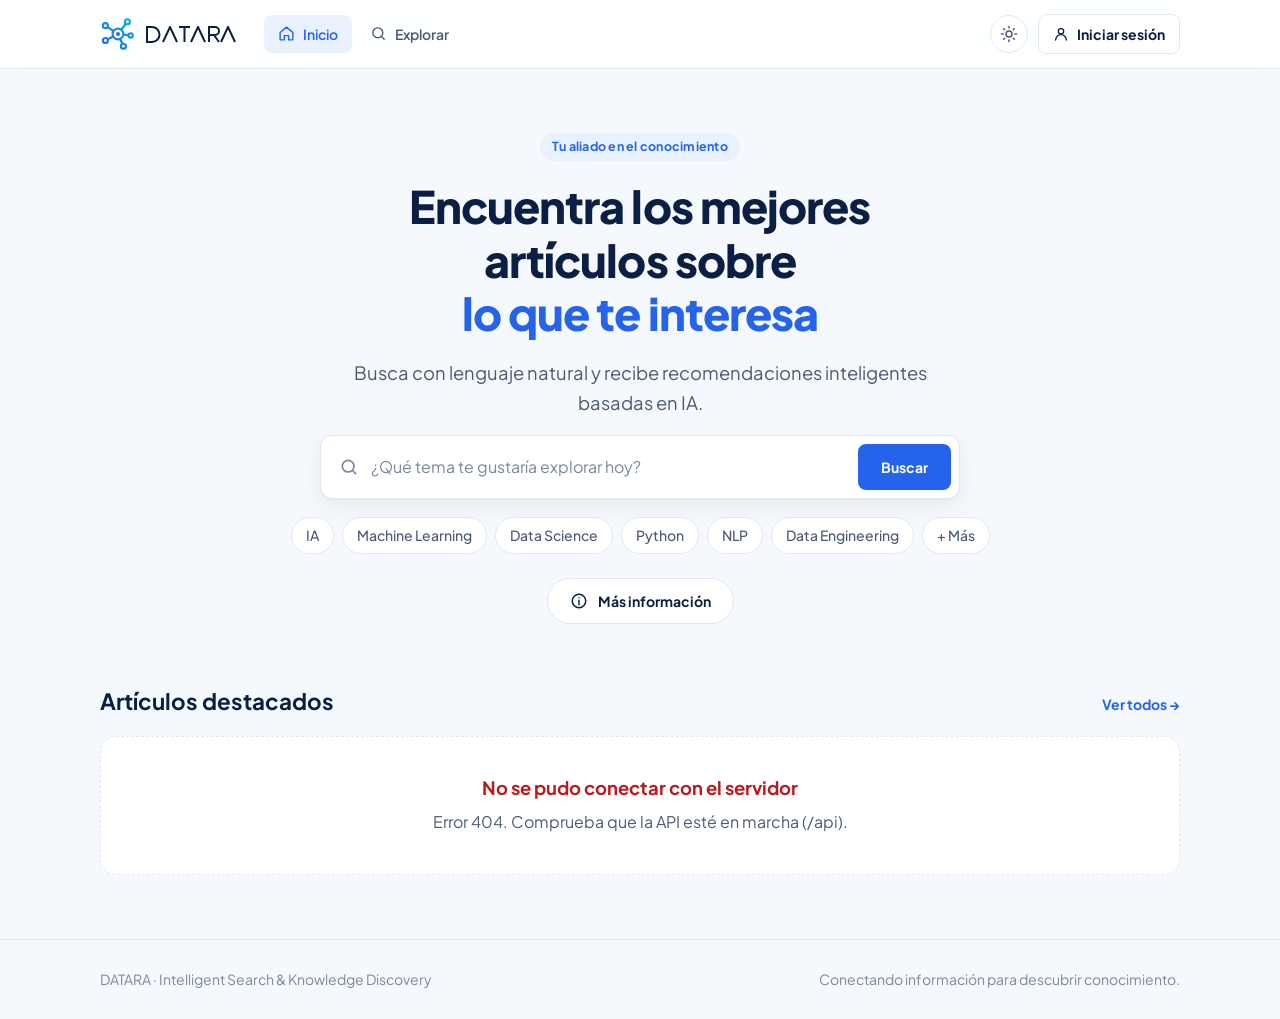
==== commit 5c649c58: "Modulo opcional de inicio de sesion con cuentas de usuario - Tabla app.app_user (esquema propio, sin" ====
--- a/frontend/index.html
+++ b/frontend/index.html
@@ -9,7 +9,7 @@
   <link rel="preconnect" href="https://fonts.googleapis.com">
   <link rel="preconnect" href="https://fonts.gstatic.com" crossorigin>
   <link rel="stylesheet" href="https://fonts.googleapis.com/css2?family=Plus+Jakarta+Sans:wght@400;500;600;700;800&display=swap">
-  <link rel="stylesheet" href="styles.css?v=20261025-2">
+  <link rel="stylesheet" href="styles.css?v=20261103-1">
 </head>
 <body>
 
@@ -62,7 +62,7 @@
         <button class="icon-btn" id="themeToggle" type="button" aria-label="Cambiar tema claro u oscuro">
           <svg viewBox="0 0 24 24" fill="none" stroke="currentColor" stroke-width="2" stroke-linecap="round" aria-hidden="true"><circle cx="12" cy="12" r="4"/><path d="M12 2v2M12 20v2M4.9 4.9l1.4 1.4M17.7 17.7l1.4 1.4M2 12h2M20 12h2M4.9 19.1l1.4-1.4M17.7 6.3l1.4-1.4"/></svg>
         </button>
-        <span class="avatar" aria-label="Tu cuenta">SF</span>
+        <div class="account" id="account"></div>
       </div>
     </div>
   </header>
@@ -123,7 +123,8 @@
     </div>
   </footer>
 
-  <script src="config.js?v=20261025-2"></script>
-  <script src="script.js?v=20261025-2"></script>
+  <script src="config.js?v=20261103-1"></script>
+  <script src="script.js?v=20261103-1"></script>
+  <script src="auth.js?v=20261103-1"></script>
 </body>
 </html>
--- a/frontend/styles.css
+++ b/frontend/styles.css
@@ -25,6 +25,9 @@
   --match: #15803D;
   --match-soft: #E7F6EC;
   --danger: #B91C1C;
+  --danger-soft: #FDECEC;
+  --warning: #B45309;
+  --warning-soft: #FEF3E2;
   --shadow: 0 1px 2px rgba(11, 31, 68, .04), 0 8px 24px rgba(11, 31, 68, .06);
 
   /* Tipografía */
@@ -59,6 +62,9 @@
     --match: #4ADE80;
     --match-soft: #10352A;
     --danger: #F87171;
+    --danger-soft: #3A1620;
+    --warning: #FBBF24;
+    --warning-soft: #3A2A10;
     --shadow: 0 1px 2px rgba(0, 0, 0, .2), 0 8px 24px rgba(0, 0, 0, .25);
     color-scheme: dark;
   }
@@ -76,6 +82,9 @@
   --match: #4ADE80;
   --match-soft: #10352A;
   --danger: #F87171;
+  --danger-soft: #3A1620;
+  --warning: #FBBF24;
+  --warning-soft: #3A2A10;
   --shadow: 0 1px 2px rgba(0, 0, 0, .2), 0 8px 24px rgba(0, 0, 0, .25);
   color-scheme: dark;
 }
@@ -687,3 +696,147 @@
 .btn:disabled { opacity: .6; cursor: wait; }
 a.tag { text-decoration: none; }
 a.tag:hover { color: var(--primary); }
+
+/* ---------- 12. Cuentas: inicio de sesión, menú de la cuenta y aviso de inactividad ---------- */
+.btn--sm { padding: 8px 14px; gap: 8px; }
+.btn--sm svg { width: 16px; height: 16px; }
+.btn--block { width: 100%; }
+.btn.is-busy::after {
+  content: "";
+  width: 14px; height: 14px;
+  border: 2px solid currentColor;
+  border-right-color: transparent;
+  border-radius: 50%;
+  animation: spin .8s linear infinite;
+}
+
+/* Menú de la cuenta en el encabezado */
+.account { position: relative; display: flex; align-items: center; }
+.account:empty { display: none; }
+.avatar--btn { border: 0; padding: 0; }
+.avatar--btn:hover { filter: brightness(1.08); }
+.account-menu {
+  position: absolute; top: calc(100% + 10px); right: 0; z-index: 30;
+  width: max-content; min-width: 220px; max-width: min(300px, calc(100vw - 32px));
+  padding: 8px;
+  background: var(--surface);
+  border: 1px solid var(--border);
+  border-radius: var(--radius);
+  box-shadow: var(--shadow);
+}
+.account-menu__who {
+  display: flex; flex-direction: column;
+  padding: 8px 10px 12px;
+  border-bottom: 1px solid var(--border);
+  margin-bottom: 6px;
+  font-size: var(--fs-sm);
+  overflow-wrap: anywhere;
+}
+.account-menu__who span { color: var(--text-3); }
+.account-menu__item {
+  display: flex; align-items: center; gap: 10px;
+  width: 100%;
+  padding: 9px 10px;
+  border: 0; border-radius: var(--radius-sm);
+  background: transparent;
+  color: var(--text);
+  font-size: var(--fs-sm); font-weight: 600;
+  text-align: left;
+}
+.account-menu__item:hover { background: var(--surface-2); }
+.account-menu__item svg { width: 17px; height: 17px; color: var(--text-2); }
+
+/* Página de acceso */
+.auth-page { display: flex; justify-content: center; padding-block: 48px 64px; }
+.auth-card {
+  width: 100%; max-width: 440px;
+  display: flex; flex-direction: column; gap: 20px;
+  padding: 32px;
+  background: var(--surface);
+  border: 1px solid var(--border);
+  border-radius: var(--radius-lg);
+  box-shadow: var(--shadow);
+}
+.auth-card section { display: flex; flex-direction: column; gap: 20px; }
+.auth-card__head { display: flex; flex-direction: column; gap: 6px; }
+.auth-card__head h1 { font-size: var(--fs-xl); font-weight: 800; letter-spacing: -.01em; }
+.auth-card__head p { color: var(--text-2); font-size: var(--fs-sm); overflow-wrap: anywhere; }
+.auth-card__foot { text-align: center; color: var(--text-2); font-size: var(--fs-sm); }
+.auth-card__foot a { font-weight: 700; }
+
+.auth-form { display: flex; flex-direction: column; gap: 16px; }
+.field { display: flex; flex-direction: column; gap: 6px; }
+.field label { font-size: var(--fs-sm); font-weight: 600; }
+.field__row { display: flex; justify-content: space-between; align-items: baseline; gap: 12px; flex-wrap: wrap; }
+.field__link { font-size: var(--fs-xs); font-weight: 700; }
+.field input {
+  width: 100%;
+  padding: 11px 14px;
+  border: 1px solid var(--border);
+  border-radius: var(--radius-sm);
+  background: var(--bg);
+  color: var(--text);
+  font: inherit;
+}
+.field input:focus { outline: 0; border-color: var(--primary); box-shadow: 0 0 0 3px var(--primary-soft); }
+.field__pw { position: relative; }
+.field__pw input { padding-right: 46px; }
+.field__pw button {
+  position: absolute; top: 50%; right: 6px; transform: translateY(-50%);
+  width: 34px; height: 34px;
+  display: grid; place-items: center;
+  border: 0; border-radius: var(--radius-sm);
+  background: transparent;
+  color: var(--text-3);
+}
+.field__pw button:hover, .field__pw button[aria-pressed="true"] { color: var(--primary); }
+.field__pw button svg { width: 18px; height: 18px; }
+
+.pw-rules {
+  list-style: none; margin: 4px 0 0; padding: 0;
+  display: grid; grid-template-columns: repeat(2, minmax(0, 1fr)); gap: 4px 12px;
+  font-size: var(--fs-xs);
+  color: var(--text-3);
+}
+.pw-rules li { display: flex; gap: 6px; }
+.pw-rules li::before { content: "○"; }
+.pw-rules li.is-ok { color: var(--match); }
+.pw-rules li.is-ok::before { content: "✓"; font-weight: 700; }
+
+.alert {
+  display: flex; flex-direction: column; align-items: flex-start; gap: 10px;
+  padding: 12px 14px;
+  border-radius: var(--radius-sm);
+  border: 1px solid transparent;
+  font-size: var(--fs-sm);
+}
+.alert a { font-weight: 700; }
+.alert--error { background: var(--danger-soft); border-color: color-mix(in srgb, var(--danger) 30%, transparent); color: var(--danger); }
+.alert--warning { background: var(--warning-soft); border-color: color-mix(in srgb, var(--warning) 30%, transparent); color: var(--text); }
+.alert--success { background: var(--match-soft); border-color: color-mix(in srgb, var(--match) 30%, transparent); color: var(--text); }
+
+/* Aviso de cierre por inactividad y mensajes breves */
+.idle-warning, .toast {
+  position: fixed; left: 50%; bottom: 24px; z-index: 50;
+  transform: translateX(-50%);
+  width: max-content; max-width: calc(100vw - 32px);
+  display: flex; align-items: center; gap: 16px; flex-wrap: wrap; justify-content: center;
+  padding: 14px 18px;
+  background: var(--surface);
+  border: 1px solid var(--border);
+  border-radius: var(--radius);
+  box-shadow: var(--shadow);
+  font-size: var(--fs-sm);
+  font-weight: 600;
+}
+.idle-warning { border-color: var(--warning); }
+.idle-warning:not([hidden]) ~ .toast { bottom: 100px; }
+
+@media (max-width: 560px) {
+  /* En móvil el botón de acceso queda solo con el ícono para no partir el encabezado */
+  .account__login { width: 38px; height: 38px; padding: 0; border-radius: 50%; }
+  .account__label { position: absolute; width: 1px; height: 1px; overflow: hidden; clip: rect(0 0 0 0); white-space: nowrap; }
+  .auth-page { padding-block: 24px 40px; }
+  .auth-card { padding: 22px 18px; }
+  .pw-rules { grid-template-columns: 1fr; }
+}
